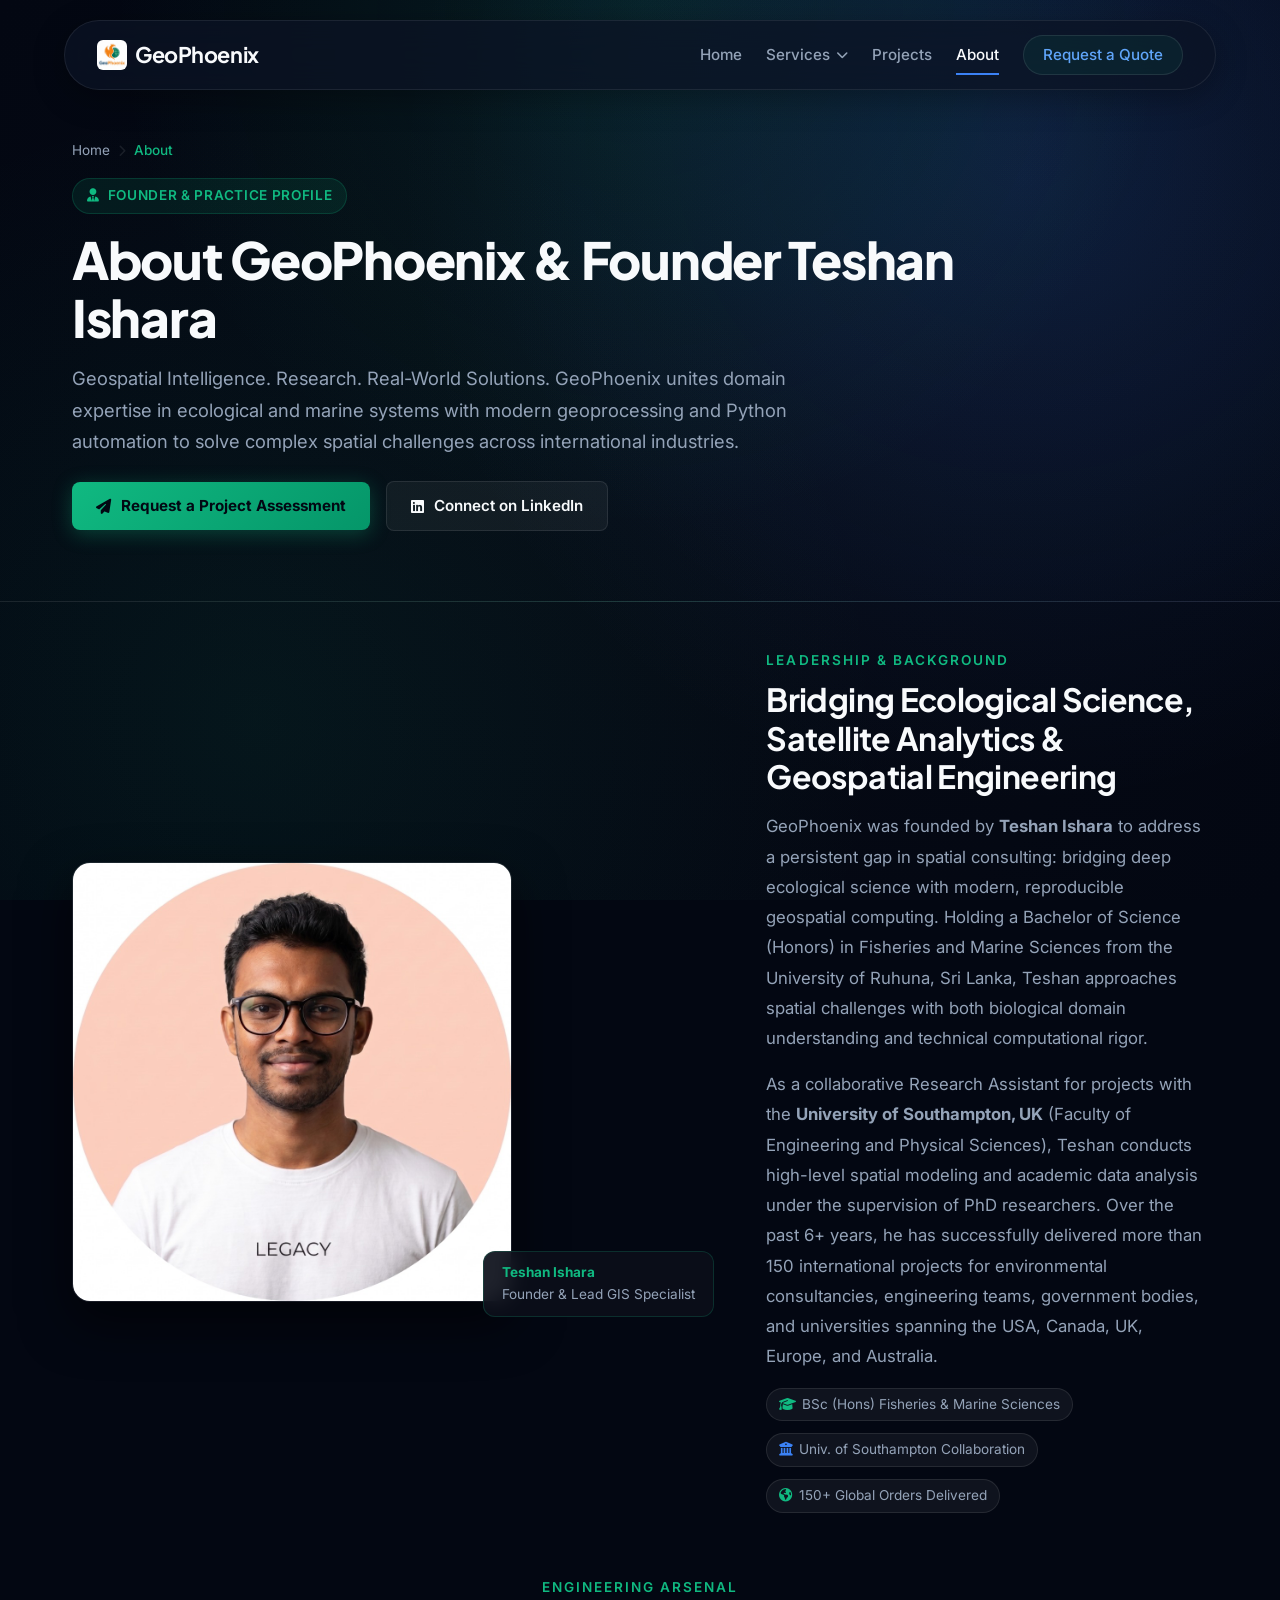
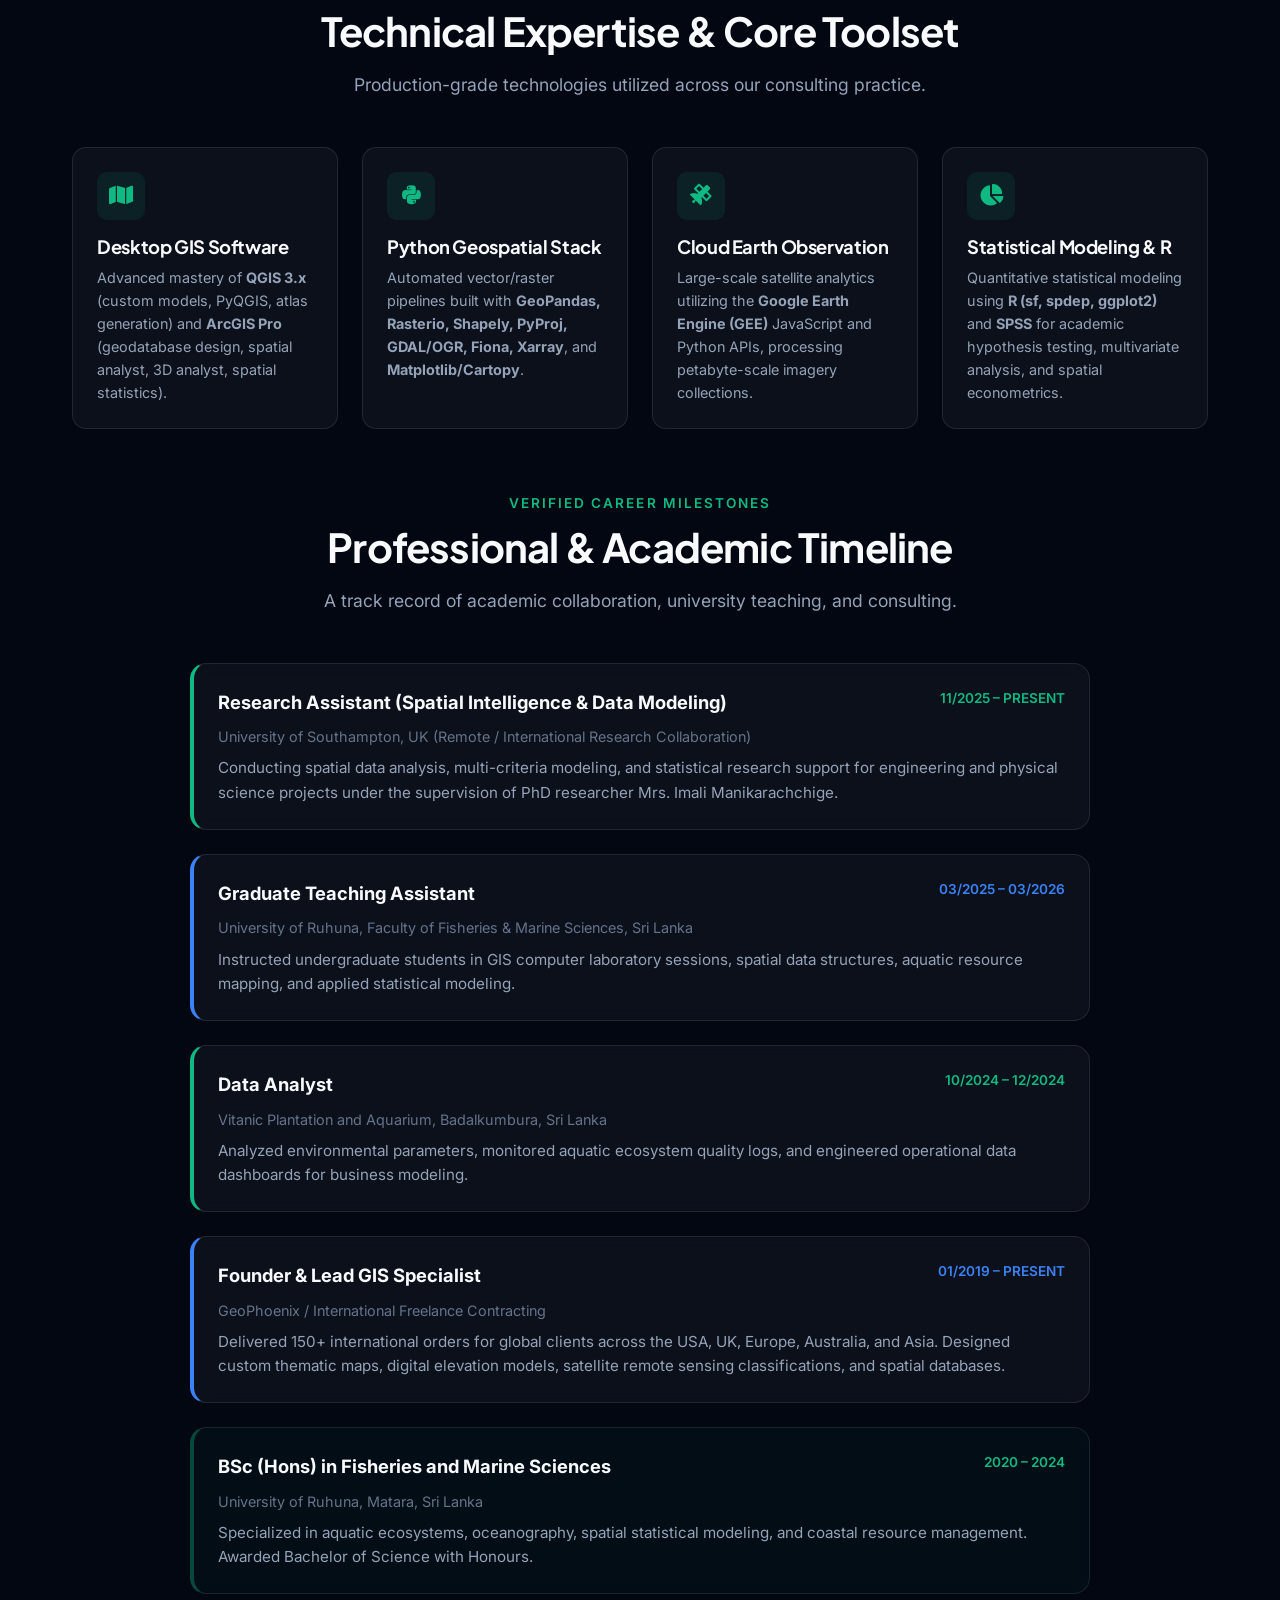
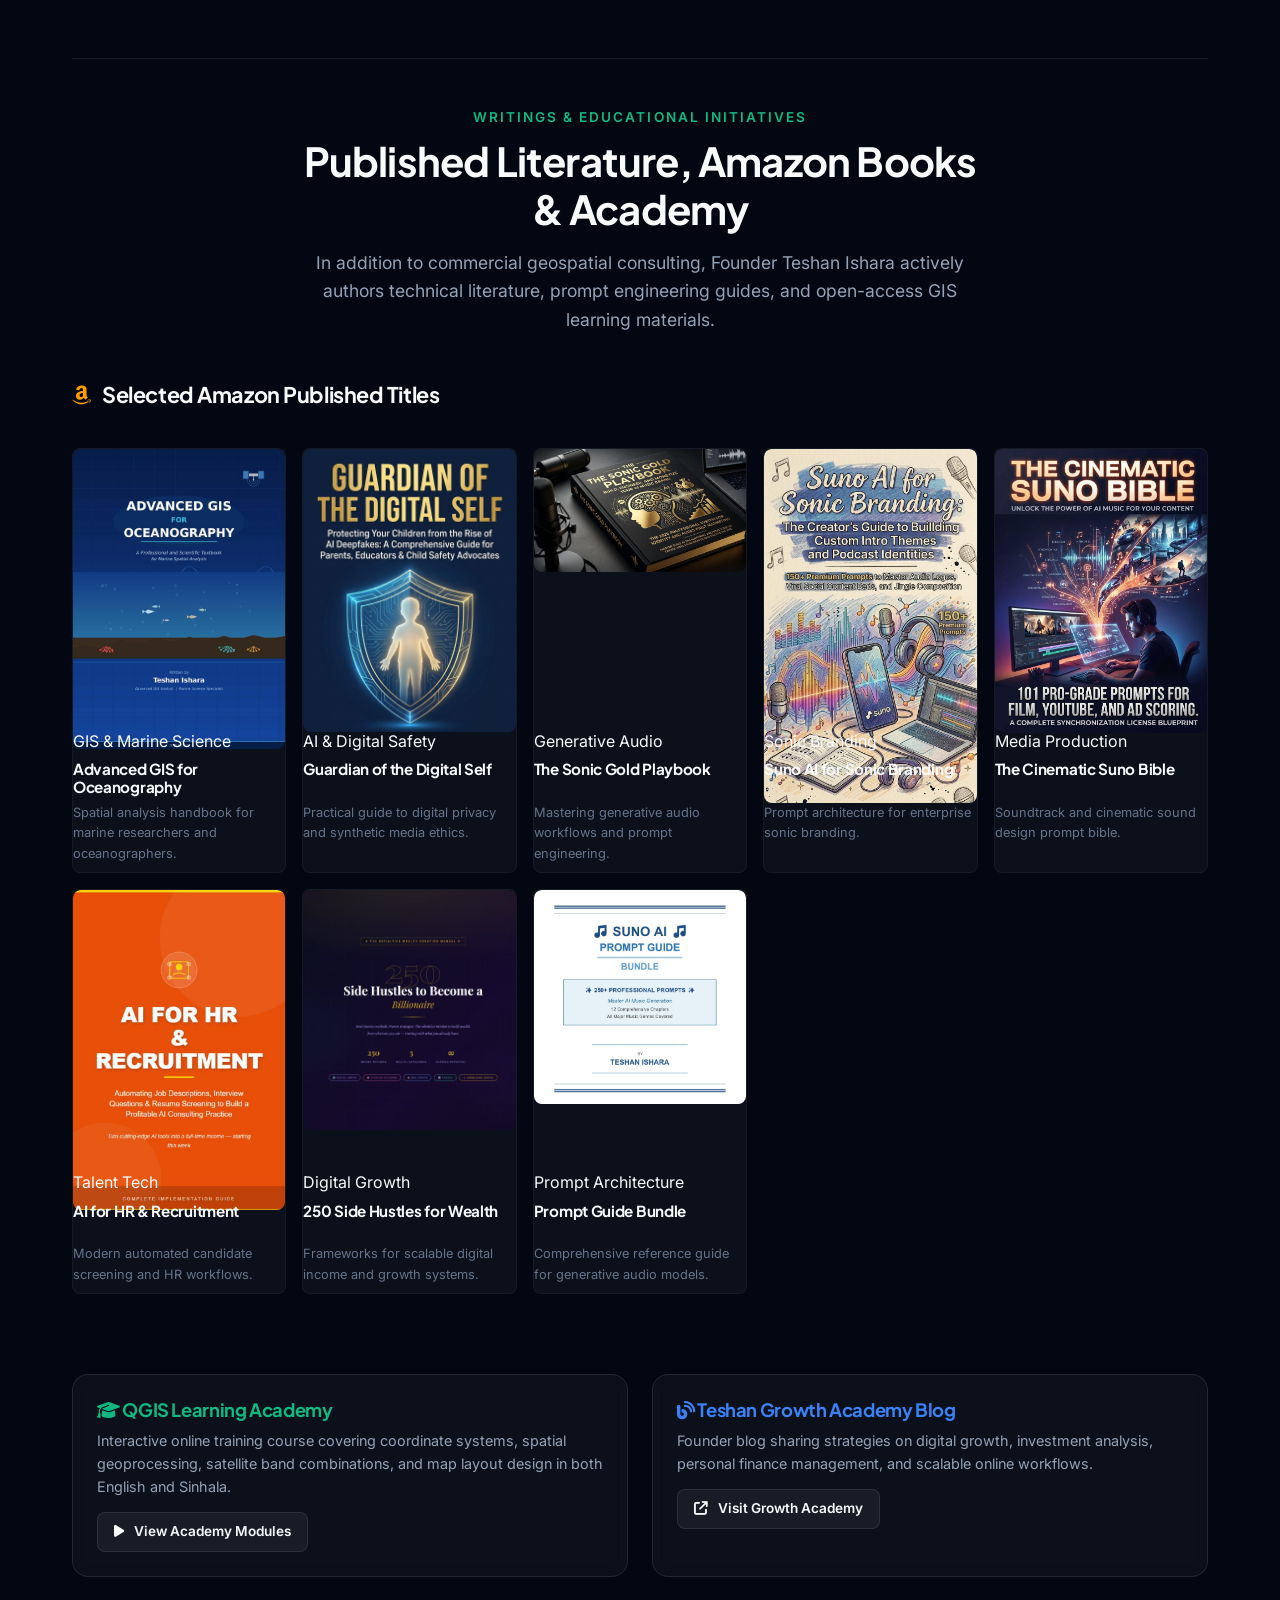
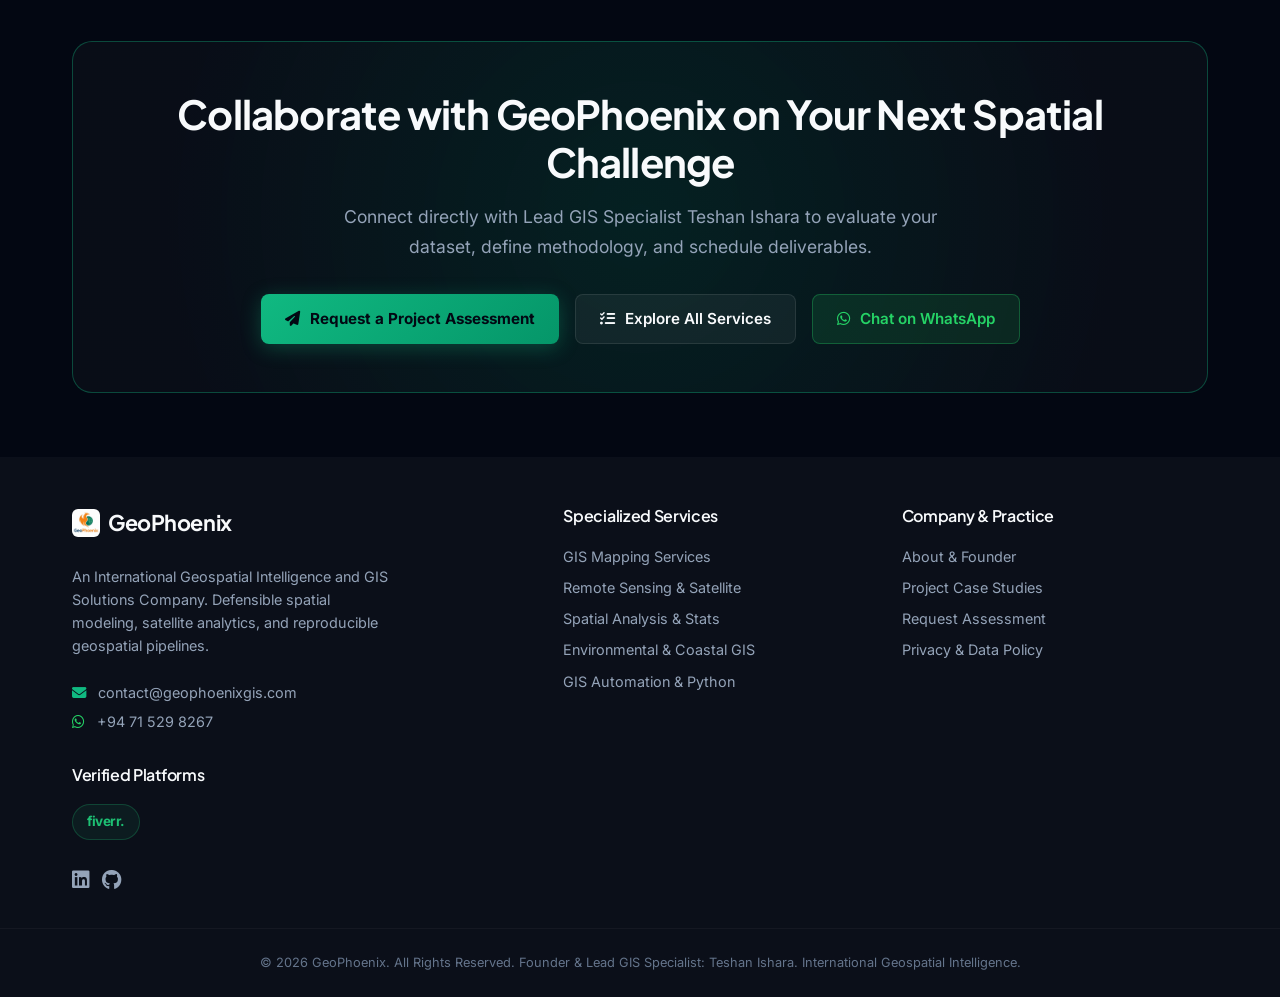
==== about/index.html @ 5308def8 "feat(seo): complete multi-page architecture, technical SEO, and geospatial business repositioning" ====
<!DOCTYPE html>
<html lang="en">
<head>
    <meta charset="UTF-8">
    <meta name="viewport" content="width=device-width, initial-scale=1.0">
    <title>About GeoPhoenix & Founder Teshan Ishara | Lead GIS Specialist</title>
    <meta name="description" content="Learn about GeoPhoenix and Founder Teshan Ishara. BSc (Hons) in Fisheries & Marine Sciences, University of Southampton research collaborator, and Lead GIS Specialist delivering international geospatial intelligence.">
    <meta name="keywords" content="about GeoPhoenix, Teshan Ishara, Lead GIS Specialist, GIS consultant profile, University of Southampton research assistant, marine spatial scientist, QGIS expert, ArcGIS Pro consultant, geospatial intelligence Sri Lanka">
    <meta name="author" content="GeoPhoenix">
    <meta name="robots" content="index, follow">
    <link rel="canonical" href="https://geophoenixgis.com/about/">

    <!-- Open Graph Metadata -->
    <meta property="og:type" content="profile">
    <meta property="og:site_name" content="GeoPhoenix">
    <meta property="og:title" content="About GeoPhoenix & Founder Teshan Ishara | Lead GIS Specialist">
    <meta property="og:description" content="Meet Teshan Ishara, Founder and Lead GIS Specialist at GeoPhoenix. Academic research collaborator, marine scientist, and geospatial data engineer.">
    <meta property="og:image" content="https://geophoenixgis.com/assets/teshan-profile.jpg">
    <meta property="og:url" content="https://geophoenixgis.com/about/">

    <!-- Twitter Card -->
    <meta name="twitter:card" content="summary_large_image">
    <meta name="twitter:title" content="About GeoPhoenix & Founder Teshan Ishara">
    <meta name="twitter:description" content="Geospatial Intelligence. Research. Real-World Solutions.">
    <meta name="twitter:image" content="https://geophoenixgis.com/assets/teshan-profile.jpg">

    <!-- Favicon -->
    <link rel="icon" type="image/jpeg" href="../assets/geophoenix-logo.jpg">

    <!-- Google Fonts & FontAwesome -->
    <link rel="preconnect" href="https://fonts.googleapis.com">
    <link rel="preconnect" href="https://fonts.gstatic.com" crossorigin>
    <link href="https://fonts.googleapis.com/css2?family=Inter:wght@300;400;500;600;700&family=Plus+Jakarta+Sans:wght@400;500;600;700;800&display=swap" rel="stylesheet">
    <link rel="stylesheet" href="https://cdnjs.cloudflare.com/ajax/libs/font-awesome/6.4.0/css/all.min.css">

    <!-- Stylesheets -->
    <link rel="stylesheet" href="../css/variables.css">
    <link rel="stylesheet" href="../css/base.css">
    <link rel="stylesheet" href="../css/portfolio.css">
    <link rel="stylesheet" href="../css/site-enhancements.css">
    <link rel="stylesheet" href="../css/animations.css">

    <!-- Structured Data -->
    <script type="application/ld+json">
    {
      "@context": "https://schema.org",
      "@graph": [
        {
          "@type": "BreadcrumbList",
          "itemListElement": [
            {
              "@type": "ListItem",
              "position": 1,
              "name": "Home",
              "item": "https://geophoenixgis.com/"
            },
            {
              "@type": "ListItem",
              "position": 2,
              "name": "About",
              "item": "https://geophoenixgis.com/about/"
            }
          ]
        },
        {
          "@type": "AboutPage",
          "name": "About GeoPhoenix and Founder Teshan Ishara",
          "url": "https://geophoenixgis.com/about/",
          "mainEntity": {
            "@type": "Person",
            "name": "Teshan Ishara",
            "jobTitle": "Founder & Lead GIS Specialist",
            "worksFor": {
              "@type": "Organization",
              "name": "GeoPhoenix"
            },
            "alumniOf": {
              "@type": "EducationalOrganization",
              "name": "University of Ruhuna"
            },
            "image": "https://geophoenixgis.com/assets/teshan-profile.jpg",
            "sameAs": [
              "https://www.linkedin.com/in/teshan-ishara-80b9bb156",
              "https://github.com/teshanishara",
              "https://www.fiverr.com/s/AyNPwDX"
            ],
            "knowsAbout": [
              "Geographic Information Systems",
              "Satellite Remote Sensing",
              "Spatial Data Science",
              "QGIS",
              "ArcGIS Pro",
              "Python GeoPandas",
              "Coastal Vulnerability Modeling",
              "Marine Spatial Planning",
              "Hydrological Analysis"
            ]
          }
        }
      ]
    }
    </script>
</head>
<body>
    <!-- Header -->
    <header class="header">
        <div class="container nav-container">
            <a href="../" class="logo" style="display: inline-flex; align-items: center; gap: var(--space-2);">
                <img src="../assets/geophoenix-logo.jpg" alt="GeoPhoenix Logo" style="height: 30px; width: 30px; border-radius: 6px; object-fit: cover;">
                <span class="logo-text">GeoPhoenix</span>
            </a>
            <nav class="nav-links" id="nav-menu">
                <a href="../" class="nav-link">Home</a>
                <div class="nav-item-dropdown">
                    <a href="../services/" class="nav-link has-dropdown">
                        Services <i class="fa-solid fa-chevron-down dropdown-arrow"></i>
                    </a>
                    <div class="nav-dropdown-menu">
                        <a href="../services/gis-mapping/" class="dropdown-item">
                            <i class="fa-solid fa-map-location-dot dropdown-icon"></i>
                            <div class="dropdown-text">
                                <span class="dropdown-title">GIS Mapping Services</span>
                                <span class="dropdown-desc">Thematic & publication cartography</span>
                            </div>
                        </a>
                        <a href="../services/remote-sensing/" class="dropdown-item">
                            <i class="fa-solid fa-satellite dropdown-icon"></i>
                            <div class="dropdown-text">
                                <span class="dropdown-title">Remote Sensing</span>
                                <span class="dropdown-desc">Satellite imagery & change detection</span>
                            </div>
                        </a>
                        <a href="../services/spatial-analysis/" class="dropdown-item">
                            <i class="fa-solid fa-chart-network dropdown-icon"></i>
                            <div class="dropdown-text">
                                <span class="dropdown-title">Spatial Analysis</span>
                                <span class="dropdown-desc">Geostatistics & hotspot modeling</span>
                            </div>
                        </a>
                        <a href="../services/environmental-gis/" class="dropdown-item">
                            <i class="fa-solid fa-tree dropdown-icon"></i>
                            <div class="dropdown-text">
                                <span class="dropdown-title">Environmental GIS</span>
                                <span class="dropdown-desc">Coastal vulnerability & flood risks</span>
                            </div>
                        </a>
                        <a href="../services/gis-automation/" class="dropdown-item">
                            <i class="fa-solid fa-code dropdown-icon"></i>
                            <div class="dropdown-text">
                                <span class="dropdown-title">GIS Automation</span>
                                <span class="dropdown-desc">Python & Earth Engine workflows</span>
                            </div>
                        </a>
                    </div>
                </div>
                <a href="../projects/" class="nav-link">Projects</a>
                <a href="../about/" class="nav-link active">About</a>
                <a href="../contact/" class="nav-link contact-btn">Request a Quote</a>
            </nav>
            <button class="hamburger-menu" id="hamburger" aria-label="Toggle Navigation Menu">
                <span class="bar"></span>
                <span class="bar"></span>
                <span class="bar"></span>
            </button>
        </div>
    </header>

    <!-- Subpage Hero -->
    <section class="page-hero">
        <div class="container">
            <nav class="breadcrumb-nav" aria-label="Breadcrumb">
                <ol class="breadcrumb-list">
                    <li class="breadcrumb-item"><a href="../">Home</a></li>
                    <li class="breadcrumb-separator"><i class="fa-solid fa-chevron-right"></i></li>
                    <li class="breadcrumb-item active" aria-current="page">About</li>
                </ol>
            </nav>

            <div class="page-hero-content">
                <span class="page-badge"><i class="fa-solid fa-user-tie"></i> Founder & Practice Profile</span>
                <h1 class="page-hero-title">About GeoPhoenix & Founder Teshan Ishara</h1>
                <p class="page-hero-subtitle">
                    Geospatial Intelligence. Research. Real-World Solutions. GeoPhoenix unites domain expertise in ecological and marine systems with modern geoprocessing and Python automation to solve complex spatial challenges across international industries.
                </p>
                <div class="page-hero-actions">
                    <a href="../contact/" class="btn-primary-geo"><i class="fa-solid fa-paper-plane"></i> Request a Project Assessment</a>
                    <a href="https://www.linkedin.com/in/teshan-ishara-80b9bb156" class="btn-secondary-geo" target="_blank" rel="noopener noreferrer"><i class="fa-brands fa-linkedin"></i> Connect on LinkedIn</a>
                </div>
            </div>
        </div>
    </section>

    <!-- Main About Content -->
    <main class="container">
        <!-- Founder Profile Bento Grid -->
        <div class="overview-grid" style="align-items: center; margin-bottom: var(--space-16);">
            <div style="position: relative;">
                <img src="../assets/teshan-profile.jpg" alt="Teshan Ishara - Founder & Lead GIS Specialist at GeoPhoenix" style="width: 100%; max-width: 440px; border-radius: 18px; border: 1px solid var(--border-color); box-shadow: 0 20px 50px rgba(0,0,0,0.6);">
                <div style="position: absolute; bottom: -15px; right: 20px; background: rgba(11, 15, 25, 0.92); backdrop-filter: blur(10px); border: 1px solid var(--border-teal); padding: 10px 18px; border-radius: 12px; font-size: 0.85rem;">
                    <span style="color: var(--accent-orange); font-weight: 700; display: block;">Teshan Ishara</span>
                    <span style="color: var(--text-secondary);">Founder & Lead GIS Specialist</span>
                </div>
            </div>

            <div class="overview-text">
                <span class="section-subtitle">Leadership & Background</span>
                <h2>Bridging Ecological Science, Satellite Analytics & Geospatial Engineering</h2>
                <p>
                    GeoPhoenix was founded by <strong>Teshan Ishara</strong> to address a persistent gap in spatial consulting: bridging deep ecological science with modern, reproducible geospatial computing. Holding a Bachelor of Science (Honors) in Fisheries and Marine Sciences from the University of Ruhuna, Sri Lanka, Teshan approaches spatial challenges with both biological domain understanding and technical computational rigor.
                </p>
                <p>
                    As a collaborative Research Assistant for projects with the <strong>University of Southampton, UK</strong> (Faculty of Engineering and Physical Sciences), Teshan conducts high-level spatial modeling and academic data analysis under the supervision of PhD researchers. Over the past 6+ years, he has successfully delivered more than 150 international projects for environmental consultancies, engineering teams, government bodies, and universities spanning the USA, Canada, UK, Europe, and Australia.
                </p>
                <div style="display: flex; flex-wrap: wrap; gap: 12px; margin-top: var(--space-4);">
                    <span class="meta-pill"><i class="fa-solid fa-graduation-cap" style="color: var(--accent-orange);"></i> BSc (Hons) Fisheries & Marine Sciences</span>
                    <span class="meta-pill"><i class="fa-solid fa-building-columns" style="color: var(--accent-emerald);"></i> Univ. of Southampton Collaboration</span>
                    <span class="meta-pill"><i class="fa-solid fa-earth-americas" style="color: var(--accent-orange);"></i> 150+ Global Orders Delivered</span>
                </div>
            </div>
        </div>

        <!-- Technical Capabilities & Toolkit -->
        <section style="margin: var(--space-16) 0;">
            <div class="section-header">
                <span class="section-subtitle">Engineering Arsenal</span>
                <h2 class="section-title">Technical Expertise & Core Toolset</h2>
                <p class="section-desc">Production-grade technologies utilized across our consulting practice.</p>
            </div>

            <div class="capabilities-grid">
                <div class="cap-card">
                    <div class="cap-icon"><i class="fa-solid fa-map"></i></div>
                    <h4>Desktop GIS Software</h4>
                    <p>Advanced mastery of <strong>QGIS 3.x</strong> (custom models, PyQGIS, atlas generation) and <strong>ArcGIS Pro</strong> (geodatabase design, spatial analyst, 3D analyst, spatial statistics).</p>
                </div>
                <div class="cap-card">
                    <div class="cap-icon"><i class="fa-brands fa-python"></i></div>
                    <h4>Python Geospatial Stack</h4>
                    <p>Automated vector/raster pipelines built with <strong>GeoPandas, Rasterio, Shapely, PyProj, GDAL/OGR, Fiona, Xarray</strong>, and <strong>Matplotlib/Cartopy</strong>.</p>
                </div>
                <div class="cap-card">
                    <div class="cap-icon"><i class="fa-solid fa-satellite"></i></div>
                    <h4>Cloud Earth Observation</h4>
                    <p>Large-scale satellite analytics utilizing the <strong>Google Earth Engine (GEE)</strong> JavaScript and Python APIs, processing petabyte-scale imagery collections.</p>
                </div>
                <div class="cap-card">
                    <div class="cap-icon"><i class="fa-solid fa-chart-pie"></i></div>
                    <h4>Statistical Modeling & R</h4>
                    <p>Quantitative statistical modeling using <strong>R (sf, spdep, ggplot2)</strong> and <strong>SPSS</strong> for academic hypothesis testing, multivariate analysis, and spatial econometrics.</p>
                </div>
            </div>
        </section>

        <!-- Professional & Academic Timeline -->
        <section style="margin: var(--space-16) 0;">
            <div class="section-header">
                <span class="section-subtitle">Verified Career Milestones</span>
                <h2 class="section-title">Professional & Academic Timeline</h2>
                <p class="section-desc">A track record of academic collaboration, university teaching, and consulting.</p>
            </div>

            <div style="max-width: 900px; margin: 0 auto; display: flex; flex-direction: column; gap: var(--space-6);">
                
                <!-- Experience Item 1 -->
                <div class="capability-card" style="border-left: 4px solid var(--accent-orange);">
                    <div style="display: flex; justify-content: space-between; flex-wrap: wrap; gap: 8px; margin-bottom: 8px;">
                        <span style="font-weight: 700; font-size: 1.15rem; color: var(--text-primary);">Research Assistant (Spatial Intelligence & Data Modeling)</span>
                        <span style="color: var(--accent-orange); font-size: 0.85rem; font-weight: 600;">11/2025 – PRESENT</span>
                    </div>
                    <span style="color: var(--text-muted); font-size: 0.9rem; display: block; margin-bottom: 8px;">University of Southampton, UK (Remote / International Research Collaboration)</span>
                    <p style="color: var(--text-secondary); font-size: 0.95rem; line-height: 1.6;">
                        Conducting spatial data analysis, multi-criteria modeling, and statistical research support for engineering and physical science projects under the supervision of PhD researcher Mrs. Imali Manikarachchige.
                    </p>
                </div>

                <!-- Experience Item 2 -->
                <div class="capability-card" style="border-left: 4px solid var(--accent-emerald);">
                    <div style="display: flex; justify-content: space-between; flex-wrap: wrap; gap: 8px; margin-bottom: 8px;">
                        <span style="font-weight: 700; font-size: 1.15rem; color: var(--text-primary);">Graduate Teaching Assistant</span>
                        <span style="color: var(--accent-emerald); font-size: 0.85rem; font-weight: 600;">03/2025 – 03/2026</span>
                    </div>
                    <span style="color: var(--text-muted); font-size: 0.9rem; display: block; margin-bottom: 8px;">University of Ruhuna, Faculty of Fisheries & Marine Sciences, Sri Lanka</span>
                    <p style="color: var(--text-secondary); font-size: 0.95rem; line-height: 1.6;">
                        Instructed undergraduate students in GIS computer laboratory sessions, spatial data structures, aquatic resource mapping, and applied statistical modeling.
                    </p>
                </div>

                <!-- Experience Item 3 -->
                <div class="capability-card" style="border-left: 4px solid var(--accent-orange);">
                    <div style="display: flex; justify-content: space-between; flex-wrap: wrap; gap: 8px; margin-bottom: 8px;">
                        <span style="font-weight: 700; font-size: 1.15rem; color: var(--text-primary);">Data Analyst</span>
                        <span style="color: var(--accent-orange); font-size: 0.85rem; font-weight: 600;">10/2024 – 12/2024</span>
                    </div>
                    <span style="color: var(--text-muted); font-size: 0.9rem; display: block; margin-bottom: 8px;">Vitanic Plantation and Aquarium, Badalkumbura, Sri Lanka</span>
                    <p style="color: var(--text-secondary); font-size: 0.95rem; line-height: 1.6;">
                        Analyzed environmental parameters, monitored aquatic ecosystem quality logs, and engineered operational data dashboards for business modeling.
                    </p>
                </div>

                <!-- Experience Item 4 -->
                <div class="capability-card" style="border-left: 4px solid var(--accent-emerald);">
                    <div style="display: flex; justify-content: space-between; flex-wrap: wrap; gap: 8px; margin-bottom: 8px;">
                        <span style="font-weight: 700; font-size: 1.15rem; color: var(--text-primary);">Founder & Lead GIS Specialist</span>
                        <span style="color: var(--accent-emerald); font-size: 0.85rem; font-weight: 600;">01/2019 – PRESENT</span>
                    </div>
                    <span style="color: var(--text-muted); font-size: 0.9rem; display: block; margin-bottom: 8px;">GeoPhoenix / International Freelance Contracting</span>
                    <p style="color: var(--text-secondary); font-size: 0.95rem; line-height: 1.6;">
                        Delivered 150+ international orders for global clients across the USA, UK, Europe, Australia, and Asia. Designed custom thematic maps, digital elevation models, satellite remote sensing classifications, and spatial databases.
                    </p>
                </div>

                <!-- Education Item -->
                <div class="capability-card" style="border-left: 4px solid var(--border-color-strong); background: rgba(16, 185, 129, 0.04);">
                    <div style="display: flex; justify-content: space-between; flex-wrap: wrap; gap: 8px; margin-bottom: 8px;">
                        <span style="font-weight: 700; font-size: 1.15rem; color: var(--text-primary);">BSc (Hons) in Fisheries and Marine Sciences</span>
                        <span style="color: var(--accent-orange); font-size: 0.85rem; font-weight: 600;">2020 – 2024</span>
                    </div>
                    <span style="color: var(--text-muted); font-size: 0.9rem; display: block; margin-bottom: 8px;">University of Ruhuna, Matara, Sri Lanka</span>
                    <p style="color: var(--text-secondary); font-size: 0.95rem; line-height: 1.6;">
                        Specialized in aquatic ecosystems, oceanography, spatial statistical modeling, and coastal resource management. Awarded Bachelor of Science with Honours.
                    </p>
                </div>

            </div>
        </section>

        <!-- Dedicated Section: Published Literature, Books & Academic Contributions -->
        <section style="margin: var(--space-16) 0; padding-top: var(--space-12); border-top: 1px solid var(--border-color);">
            <div class="section-header">
                <span class="section-subtitle">Writings & Educational Initiatives</span>
                <h2 class="section-title">Published Literature, Amazon Books & Academy</h2>
                <p class="section-desc">
                    In addition to commercial geospatial consulting, Founder Teshan Ishara actively authors technical literature, prompt engineering guides, and open-access GIS learning materials.
                </p>
            </div>

            <!-- Published Books Showcase -->
            <h3 style="font-size: 1.35rem; margin-bottom: var(--space-6); color: var(--text-primary);"><i class="fa-brands fa-amazon" style="color: #ff9900; margin-right: 8px;"></i> Selected Amazon Published Titles</h3>
            
            <div class="books-slider-container" style="position: relative;">
                <div class="books-grid" style="display: grid; grid-template-columns: repeat(auto-fill, minmax(200px, 1fr)); gap: 16px;">
                    
                    <div class="book-card">
                        <div class="book-cover"><img src="../assets/projects/book-gis-oceanography.jpg" alt="Advanced GIS for Oceanography"></div>
                        <div class="book-card-content">
                            <span class="card-badge">GIS & Marine Science</span>
                            <h4 style="font-size: 0.95rem; margin: 6px 0;">Advanced GIS for Oceanography</h4>
                            <p style="font-size: 0.8rem; color: var(--text-muted);">Spatial analysis handbook for marine researchers and oceanographers.</p>
                        </div>
                    </div>

                    <div class="book-card">
                        <div class="book-cover"><img src="../assets/projects/book-deepfakes.jpg" alt="Guardian of the Digital Self"></div>
                        <div class="book-card-content">
                            <span class="card-badge">AI & Digital Safety</span>
                            <h4 style="font-size: 0.95rem; margin: 6px 0;">Guardian of the Digital Self</h4>
                            <p style="font-size: 0.8rem; color: var(--text-muted);">Practical guide to digital privacy and synthetic media ethics.</p>
                        </div>
                    </div>

                    <div class="book-card">
                        <div class="book-cover"><img src="../assets/projects/book-sonic-playbook.jpg" alt="The Sonic Gold Playbook"></div>
                        <div class="book-card-content">
                            <span class="card-badge">Generative Audio</span>
                            <h4 style="font-size: 0.95rem; margin: 6px 0;">The Sonic Gold Playbook</h4>
                            <p style="font-size: 0.8rem; color: var(--text-muted);">Mastering generative audio workflows and prompt engineering.</p>
                        </div>
                    </div>

                    <div class="book-card">
                        <div class="book-cover"><img src="../assets/projects/book-sonic-branding.jpg" alt="Suno AI for Sonic Branding"></div>
                        <div class="book-card-content">
                            <span class="card-badge">Sonic Branding</span>
                            <h4 style="font-size: 0.95rem; margin: 6px 0;">Suno AI for Sonic Branding</h4>
                            <p style="font-size: 0.8rem; color: var(--text-muted);">Prompt architecture for enterprise sonic branding.</p>
                        </div>
                    </div>

                    <div class="book-card">
                        <div class="book-cover"><img src="../assets/projects/book-cinematic-suno.jpg" alt="The Cinematic Suno Bible"></div>
                        <div class="book-card-content">
                            <span class="card-badge">Media Production</span>
                            <h4 style="font-size: 0.95rem; margin: 6px 0;">The Cinematic Suno Bible</h4>
                            <p style="font-size: 0.8rem; color: var(--text-muted);">Soundtrack and cinematic sound design prompt bible.</p>
                        </div>
                    </div>

                    <div class="book-card">
                        <div class="book-cover"><img src="../assets/projects/book-ai-recruitment.jpg" alt="AI for HR and Recruitment"></div>
                        <div class="book-card-content">
                            <span class="card-badge">Talent Tech</span>
                            <h4 style="font-size: 0.95rem; margin: 6px 0;">AI for HR & Recruitment</h4>
                            <p style="font-size: 0.8rem; color: var(--text-muted);">Modern automated candidate screening and HR workflows.</p>
                        </div>
                    </div>

                    <div class="book-card">
                        <div class="book-cover"><img src="../assets/projects/book-billionaire-hustles.jpg" alt="250 Side Hustles for Wealth"></div>
                        <div class="book-card-content">
                            <span class="card-badge">Digital Growth</span>
                            <h4 style="font-size: 0.95rem; margin: 6px 0;">250 Side Hustles for Wealth</h4>
                            <p style="font-size: 0.8rem; color: var(--text-muted);">Frameworks for scalable digital income and growth systems.</p>
                        </div>
                    </div>

                    <div class="book-card">
                        <div class="book-cover"><img src="../assets/projects/book-suno-bundle.jpg" alt="Suno AI Prompt Guide Bundle"></div>
                        <div class="book-card-content">
                            <span class="card-badge">Prompt Architecture</span>
                            <h4 style="font-size: 0.95rem; margin: 6px 0;">Prompt Guide Bundle</h4>
                            <p style="font-size: 0.8rem; color: var(--text-muted);">Comprehensive reference guide for generative audio models.</p>
                        </div>
                    </div>

                </div>
            </div>

            <!-- Educational Initiatives Grid -->
            <div style="display: grid; grid-template-columns: 1fr 1fr; gap: var(--space-6); margin-top: var(--space-12);">
                <div class="capability-card">
                    <h4 style="font-size: 1.15rem; margin-bottom: 8px; color: var(--accent-orange);"><i class="fa-solid fa-graduation-cap"></i> QGIS Learning Academy</h4>
                    <p style="color: var(--text-secondary); font-size: 0.9rem; line-height: 1.6; margin-bottom: 14px;">
                        Interactive online training course covering coordinate systems, spatial geoprocessing, satellite band combinations, and map layout design in both English and Sinhala.
                    </p>
                    <a href="../#courses" class="btn-secondary-geo" style="padding: 8px 16px; font-size: 0.85rem;"><i class="fa-solid fa-play"></i> View Academy Modules</a>
                </div>

                <div class="capability-card">
                    <h4 style="font-size: 1.15rem; margin-bottom: 8px; color: var(--accent-emerald);"><i class="fa-solid fa-blog"></i> Teshan Growth Academy Blog</h4>
                    <p style="color: var(--text-secondary); font-size: 0.9rem; line-height: 1.6; margin-bottom: 14px;">
                        Founder blog sharing strategies on digital growth, investment analysis, personal finance management, and scalable online workflows.
                    </p>
                    <a href="https://teshangrowthacademy.blogspot.com/" target="_blank" rel="noopener noreferrer" class="btn-secondary-geo" style="padding: 8px 16px; font-size: 0.85rem;"><i class="fa-solid fa-arrow-up-right-from-square"></i> Visit Growth Academy</a>
                </div>
            </div>
        </section>

        <!-- Final CTA Banner -->
        <section class="cta-banner">
            <h2>Collaborate with GeoPhoenix on Your Next Spatial Challenge</h2>
            <p>
                Connect directly with Lead GIS Specialist Teshan Ishara to evaluate your dataset, define methodology, and schedule deliverables.
            </p>
            <div class="cta-buttons">
                <a href="../contact/" class="btn-primary-geo"><i class="fa-solid fa-paper-plane"></i> Request a Project Assessment</a>
                <a href="../services/" class="btn-secondary-geo"><i class="fa-solid fa-list-check"></i> Explore All Services</a>
                <a href="https://wa.me/94715298267?text=Hi%20Teshan,%20I%20would%20like%20to%20discuss%20a%20GIS%20project." class="btn-whatsapp-geo" target="_blank" rel="noopener noreferrer"><i class="fa-brands fa-whatsapp"></i> Chat on WhatsApp</a>
            </div>
        </section>
    </main>

    <!-- Footer -->
    <footer class="footer">
        <div class="container footer-container">
            <div class="footer-brand">
                <a href="../" class="logo" style="display: inline-flex; align-items: center; gap: var(--space-2); margin-bottom: var(--space-3);">
                    <img src="../assets/geophoenix-logo.jpg" alt="GeoPhoenix Logo" style="height: 28px; width: 28px; border-radius: 6px; object-fit: cover;">
                    <span class="logo-text">GeoPhoenix</span>
                </a>
                <p>
                    An International Geospatial Intelligence and GIS Solutions Company. Defensible spatial modeling, satellite analytics, and reproducible geospatial pipelines.
                </p>
                <div style="margin-top: var(--space-3); font-size: 0.9rem; color: var(--text-secondary);">
                    <p><i class="fa-solid fa-envelope" style="color: var(--accent-orange); margin-right: 8px;"></i> <a href="mailto:contact@geophoenixgis.com">contact@geophoenixgis.com</a></p>
                    <p style="margin-top: 6px;"><i class="fa-brands fa-whatsapp" style="color: #25d366; margin-right: 8px;"></i> <a href="https://wa.me/94715298267">+94 71 529 8267</a></p>
                </div>
            </div>

            <div class="footer-links">
                <h4>Specialized Services</h4>
                <a href="../services/gis-mapping/">GIS Mapping Services</a>
                <a href="../services/remote-sensing/">Remote Sensing & Satellite</a>
                <a href="../services/spatial-analysis/">Spatial Analysis & Stats</a>
                <a href="../services/environmental-gis/">Environmental & Coastal GIS</a>
                <a href="../services/gis-automation/">GIS Automation & Python</a>
            </div>

            <div class="footer-links">
                <h4>Company & Practice</h4>
                <a href="../about/">About & Founder</a>
                <a href="../projects/">Project Case Studies</a>
                <a href="../contact/">Request Assessment</a>
                <a href="../privacy-policy/">Privacy & Data Policy</a>
            </div>

            <div class="footer-badges">
                <h4>Verified Platforms</h4>
                <a href="https://www.fiverr.com/s/AyNPwDX" target="_blank" rel="noopener noreferrer" class="fiverr-mini-badge" style="text-decoration: none; display: inline-flex; align-items: center; gap: 8px; background: rgba(29, 191, 115, 0.08); border: 1px solid rgba(29, 191, 115, 0.25); color: #1dbf73; padding: 6px 14px; border-radius: 30px; font-weight: 700; transition: all 0.3s ease;">
                    <span style="letter-spacing: -0.5px;">fiverr.</span>
                </a>
                <div style="display: flex; gap: 12px; margin-top: 16px;">
                    <a href="https://www.linkedin.com/in/teshan-ishara-80b9bb156" target="_blank" rel="noopener noreferrer" style="color: var(--text-secondary); font-size: 1.25rem;"><i class="fa-brands fa-linkedin"></i></a>
                    <a href="https://github.com/teshanishara" target="_blank" rel="noopener noreferrer" style="color: var(--text-secondary); font-size: 1.25rem;"><i class="fa-brands fa-github"></i></a>
                </div>
            </div>
        </div>
        <div class="footer-bottom">
            <p>&copy; 2026 GeoPhoenix. All Rights Reserved. Founder & Lead GIS Specialist: Teshan Ishara. International Geospatial Intelligence.</p>
        </div>
    </footer>

    <!-- Scripts -->
    <script type="module" src="../js/main.js"></script>
</body>
</html>
---- css/variables.css ----
/* ==========================================================================
   DESIGN TOKENS & CSS VARIABLES - LIGHT GLASSMORPHISM THEME
   ========================================================================== */
:root {
    /* Color Palette - Premium Dark Space Glassmorphism Theme (Mockup Aligned) */
    --bg-primary: #030712; /* Space Black */
    --bg-secondary: #0b0f19; /* Deep Space Navy */
    --bg-card: rgba(255, 255, 255, 0.04); /* Translucent white glass panel highlight */
    --bg-card-hover: rgba(255, 255, 255, 0.075);
    
    --accent-orange: #10b981; /* GeoPhoenix Logo Teal (Primary Accent) */
    --accent-amber: #34d399; /* Light Emerald */
    --accent-emerald: #3b82f6; /* Vibrant Royal/Electric Blue */
    --accent-mint: #60a5fa; /* Cyan */
    --accent-teal: #10b981;
    
    --accent-glow: rgba(59, 130, 246, 0.12);
    --accent-glow-strong: rgba(16, 185, 129, 0.18);
    --accent-teal-glow: rgba(16, 185, 129, 0.08);
    
    --text-primary: #f8fafc; /* High contrast off-white */
    --text-secondary: #94a3b8; /* Slate grey for descriptions */
    --text-muted: #64748b; /* Slate 500 */
    
    --border-color: rgba(255, 255, 255, 0.09); /* Crisp glass border */
    --border-color-strong: rgba(16, 185, 129, 0.35); /* Translucent green highlight border */
    --border-teal: rgba(16, 185, 129, 0.2);
    --border-glow: rgba(59, 130, 246, 0.35);
    
    --font-heading: 'Plus Jakarta Sans', sans-serif;
    --font-body: 'Inter', sans-serif;
    
    /* Micro-interactions & Spring Curves */
    --transition-fast: all 0.15s ease;
    --transition-spring: all 0.4s cubic-bezier(0.16, 1, 0.3, 1);
    --transition-spring-bouncy: all 0.5s cubic-bezier(0.34, 1.56, 0.64, 1);
    
    /* Shadows */
    --shadow-sm: 0 1px 3px rgba(0, 0, 0, 0.05);
    --shadow-md: 0 8px 32px 0 rgba(31, 38, 135, 0.04);
    --shadow-lg: 0 10px 30px -5px rgba(31, 38, 135, 0.08);
    --shadow-glow: 0 0 25px rgba(0, 82, 212, 0.05), 0 0 15px rgba(0, 180, 219, 0.05);
    
    /* Spacing Grid (8pt system) */
    --space-1: 0.25rem;
    --space-2: 0.5rem;
    --space-3: 0.75rem;
    --space-4: 1rem;
    --space-6: 1.5rem;
    --space-8: 2rem;
    --space-12: 3rem;
    --space-16: 4rem;
}
---- css/base.css ----
/* ==========================================================================
   RESET, BASE STYLES & COMMON UTILITIES
   ========================================================================== */
*, *::before, *::after {
    box-sizing: border-box;
    margin: 0;
    padding: 0;
}

html {
    scroll-behavior: smooth;
    font-size: 16px;
    overflow-x: hidden;
}

body {
    background-color: var(--bg-primary);
    background-image: 
        radial-gradient(circle at 80% 20%, rgba(59, 130, 246, 0.12) 0%, transparent 50%),
        radial-gradient(circle at 20% 80%, rgba(16, 185, 129, 0.08) 0%, transparent 50%),
        radial-gradient(circle at 50% 50%, rgba(11, 15, 25, 0.4) 0%, transparent 100%);
    background-attachment: fixed;
    color: var(--text-primary);
    font-family: var(--font-body);
    line-height: 1.6;
    overflow-x: hidden;
    -webkit-font-smoothing: antialiased;
    -moz-osx-font-smoothing: grayscale;
}

.container {
    width: 100%;
    max-width: 1200px;
    margin: 0 auto;
    padding: 0 var(--space-8);
}

/* Typography styles */
h1, h2, h3, h4, h5, h6 {
    font-family: var(--font-heading);
    font-weight: 700;
    line-height: 1.2;
    color: var(--text-primary);
    letter-spacing: -0.02em;
}

a {
    color: inherit;
    text-decoration: none;
    transition: var(--transition-fast);
    cursor: pointer;
}

img {
    max-width: 100%;
    height: auto;
    display: block;
    border-radius: 8px;
}

/* Stylized Custom Scrollbar */
::-webkit-scrollbar {
    width: 8px;
}
::-webkit-scrollbar-track {
    background: #030712;
}
::-webkit-scrollbar-thumb {
    background: #1e293b;
    border-radius: 4px;
    border: 2px solid #030712;
}
::-webkit-scrollbar-thumb:hover {
    background: var(--accent-orange);
}

/* Section Header Utility */
.section-header {
    text-align: center;
    max-width: 700px;
    margin: 0 auto var(--space-12) auto;
}

.section-subtitle {
    font-size: 0.85rem;
    text-transform: uppercase;
    letter-spacing: 0.15em;
    color: var(--accent-orange);
    font-weight: 600;
    margin-bottom: var(--space-2);
    display: block;
}

.section-title {
    font-size: 2.5rem;
    margin-bottom: var(--space-4);
}

.section-desc {
    color: var(--text-secondary);
    font-size: 1.1rem;
}

/* Text glow */
.text-glow {
    background: linear-gradient(135deg, var(--accent-orange), var(--accent-mint));
    -webkit-background-clip: text;
    -webkit-text-fill-color: transparent;
    background-clip: text;
    color: transparent;
}

/* Focus Ring Accessibility */
*:focus-visible {
    outline: 2px solid var(--accent-emerald);
    outline-offset: 4px;
}

/* Buttons System */
.btn {
    display: inline-flex;
    align-items: center;
    justify-content: center;
    gap: 0.5rem;
    font-family: var(--font-heading);
    font-weight: 600;
    font-size: 0.95rem;
    padding: 0.75rem var(--space-6);
    border-radius: 8px;
    border: 1px solid transparent;
    cursor: pointer;
    transition: var(--transition-spring);
    box-shadow: var(--shadow-sm);
    white-space: nowrap;
}

.btn:active {
    transform: scale(0.96) !important;
}

.btn-primary {
    background: linear-gradient(135deg, var(--accent-emerald), var(--accent-teal));
    color: #ffffff;
    font-weight: 700;
}

.btn-primary:hover {
    background: linear-gradient(135deg, var(--accent-mint), var(--accent-emerald));
    box-shadow: 0 8px 25px rgba(0, 82, 212, 0.25);
}

.btn-secondary {
    background: rgba(255, 255, 255, 0.55);
    border-color: var(--border-color);
    color: var(--text-primary);
}

.btn-secondary:hover {
    background: rgba(255, 255, 255, 0.85);
    border-color: var(--border-color-strong);
    color: var(--accent-emerald);
}

.btn-outline {
    background: transparent;
    border-color: rgba(15, 23, 42, 0.2);
    color: var(--text-secondary);
}

.btn-outline:hover {
    border-color: var(--accent-emerald);
    color: var(--accent-emerald);
    background: rgba(0, 82, 212, 0.03);
}

.btn-block {
    display: flex;
    width: 100%;
}

.btn-mini {
    padding: 0.4rem var(--space-3);
    font-size: 0.8rem;
    border-radius: 6px;
}

/* Cards System */
.glass-card {
    background: var(--bg-card);
    backdrop-filter: blur(25px);
    -webkit-backdrop-filter: blur(25px);
    border: 1px solid var(--border-color);
    border-radius: 24px;
    padding: var(--space-6);
    transition: var(--transition-spring);
    box-shadow: inset 0 1px 1px rgba(255, 255, 255, 0.08), 0 8px 32px 0 rgba(0, 0, 0, 0.25);
}

.glass-card:hover {
    border-color: var(--border-color-strong);
    box-shadow: inset 0 1px 1px rgba(255, 255, 255, 0.15), 0 12px 40px 0 rgba(0, 0, 0, 0.35), var(--shadow-glow);
    transform: translateY(-4px);
}

/* Global Form Controls Styling */
input[type="text"],
input[type="email"],
input[type="password"],
input[type="number"],
select,
textarea {
    width: 100%;
    background: rgba(255, 255, 255, 0.65);
    border: 1px solid rgba(15, 23, 42, 0.08);
    border-radius: 12px;
    padding: 0.75rem var(--space-4);
    color: var(--text-primary);
    font-family: var(--font-body);
    font-size: 0.95rem;
    transition: var(--transition-fast);
    box-sizing: border-box;
}

input[type="text"]:focus,
input[type="email"]:focus,
input[type="password"]:focus,
input[type="number"]:focus,
select:focus,
textarea:focus {
    outline: none;
    border-color: var(--accent-emerald);
    background: rgba(255, 255, 255, 0.9);
    box-shadow: 0 0 10px rgba(0, 82, 212, 0.1);
}

select option {
    background-color: var(--bg-secondary);
    color: var(--text-primary);
}

input[type="checkbox"] {
    accent-color: var(--accent-emerald);
    cursor: pointer;
}
---- css/portfolio.css ----
/* ==========================================================================
   PORTFOLIO WEBSITE STYLING
   ========================================================================== */

/* Left Vertical Typographic Sidebar (Desktop Only) */
.vertical-text-sidebar {
    position: fixed;
    left: 0;
    top: 0;
    height: 100vh;
    width: 60px;
    background: rgba(8, 11, 17, 0.85);
    border-right: 1px solid var(--border-color);
    display: flex;
    align-items: center;
    justify-content: center;
    z-index: 100;
    pointer-events: none;
}

.vertical-text-container {
    transform: rotate(-90deg);
    white-space: nowrap;
    display: flex;
    align-items: center;
    gap: var(--space-4);
}

.vertical-text-sidebar .text-large {
    font-family: var(--font-heading);
    font-size: 0.85rem;
    font-weight: 700;
    letter-spacing: 0.2em;
    color: var(--text-primary);
}

.vertical-text-sidebar .text-small {
    font-size: 0.65rem;
    font-weight: 500;
    letter-spacing: 0.15em;
    color: var(--accent-emerald);
    opacity: 0.8;
}

@media (max-width: 1366px) {
    .vertical-text-sidebar {
        display: none;
    }
}

/* ==========================================================================
   HEADER & NAVIGATION
   ========================================================================== */
.header {
    position: fixed;
    top: 20px;
    left: 50%;
    transform: translateX(-50%);
    width: 90%;
    max-width: 1200px;
    height: 70px;
    background: rgba(11, 19, 36, 0.75);
    backdrop-filter: blur(20px);
    -webkit-backdrop-filter: blur(20px);
    border: 1px solid rgba(255, 255, 255, 0.08);
    border-radius: 50px;
    box-shadow: 0 8px 32px 0 rgba(0, 0, 0, 0.3);
    z-index: 100;
    display: flex;
    align-items: center;
    transition: var(--transition-spring);
}

.header.scrolled {
    top: 10px;
    height: 65px;
    background: rgba(8, 12, 21, 0.92);
    border-color: rgba(255, 255, 255, 0.05);
    box-shadow: 0 10px 30px rgba(0, 0, 0, 0.4);
}

.nav-container {
    display: flex;
    align-items: center;
    justify-content: space-between;
}

.logo {
    font-family: var(--font-heading);
    font-size: 1.35rem;
    font-weight: 700;
    letter-spacing: -0.02em;
    color: var(--text-primary);
}

.logo-accent {
    color: var(--accent-emerald);
}

.nav-links {
    display: flex;
    align-items: center;
    gap: var(--space-6);
}

.nav-link {
    font-size: 0.95rem;
    font-weight: 500;
    color: var(--text-secondary);
    position: relative;
    padding: 0.5rem 0;
}

.nav-link::after {
    content: '';
    position: absolute;
    bottom: 0;
    left: 0;
    width: 0;
    height: 2px;
    background-color: var(--accent-emerald);
    transition: var(--transition-spring);
}

.nav-link:hover {
    color: var(--text-primary);
}

.nav-link:hover::after,
.nav-link.active::after {
    width: 100%;
}

.nav-link.active {
    color: var(--text-primary);
}

.contact-btn {
    background: rgba(16, 185, 129, 0.08);
    border: 1px solid var(--border-color);
    padding: 0.4rem 1.2rem;
    border-radius: 20px;
    color: var(--accent-mint) !important;
}

.contact-btn:hover {
    background: var(--accent-emerald) !important;
    color: #020813 !important;
    border-color: transparent;
    transform: translateY(-2px);
}

/* Hamburger menu */
.hamburger-menu {
    display: none;
    flex-direction: column;
    gap: 5px;
    background: none;
    border: none;
    cursor: pointer;
}

.hamburger-menu .bar {
    width: 25px;
    height: 2px;
    background-color: var(--text-primary);
    transition: var(--transition-fast);
}

@media (max-width: 1200px) {
    .nav-links {
        gap: var(--space-3);
    }
    .nav-link {
        font-size: 0.88rem;
    }
}

@media (max-width: 1080px) {
    .hamburger-menu {
        display: flex;
    }
    
    .nav-links {
        position: fixed;
        top: 95px;
        left: 50%;
        transform: translateX(-50%) scale(0.95);
        width: 90%;
        max-width: 500px;
        background: rgba(11, 19, 36, 0.96);
        backdrop-filter: blur(20px);
        -webkit-backdrop-filter: blur(20px);
        border: 1px solid rgba(255, 255, 255, 0.08);
        border-radius: 24px;
        flex-direction: column;
        justify-content: center;
        align-items: center;
        gap: var(--space-4);
        padding: var(--space-6) 0;
        opacity: 0;
        pointer-events: none;
        transition: transform 0.3s cubic-bezier(0.16, 1, 0.3, 1), opacity 0.3s ease;
        z-index: 99;
        box-shadow: 0 10px 40px rgba(0, 0, 0, 0.3);
        height: auto;
    }
    
    .nav-links.active {
        transform: translateX(-50%) scale(1);
        opacity: 1;
        pointer-events: auto;
    }
}

/* ==========================================================================
   HERO SECTION
   ========================================================================== */
.hero-section {
    position: relative;
    padding: 160px 0 100px 0;
    min-height: 95vh;
    display: flex;
    align-items: center;
    overflow: hidden;
}

.hero-bg-glow {
    position: absolute;
    top: -20%;
    right: -10%;
    width: 600px;
    height: 600px;
    background: radial-gradient(circle, rgba(16, 185, 129, 0.08) 0%, rgba(16, 185, 129, 0.01) 50%, rgba(0,0,0,0) 70%);
    z-index: 1;
    pointer-events: none;
}

.hero-container {
    display: grid;
    grid-template-columns: 1.25fr 0.75fr;
    gap: var(--space-12);
    align-items: center;
    position: relative;
    z-index: 2;
}

.badge-container {
    display: inline-flex;
    align-items: center;
    gap: 0.5rem;
    background: rgba(16, 185, 129, 0.04);
    border: 1px solid var(--border-color);
    padding: 0.4rem 1rem;
    border-radius: 30px;
    margin-bottom: var(--space-6);
}

.badge-dot {
    width: 8px;
    height: 8px;
    background-color: var(--accent-emerald);
    border-radius: 50%;
    box-shadow: 0 0 10px var(--accent-emerald);
    animation: pulse 2.5s infinite;
}

@keyframes pulse {
    0% { transform: scale(0.9); opacity: 0.7; }
    50% { transform: scale(1.1); opacity: 1; box-shadow: 0 0 14px var(--accent-emerald); }
    100% { transform: scale(0.9); opacity: 0.7; }
}

.hero-badge {
    font-size: 0.8rem;
    font-weight: 600;
    color: var(--accent-mint);
    text-transform: uppercase;
    letter-spacing: 0.05em;
}

.hero-title {
    font-size: 3.75rem;
    line-height: 1.15;
    margin-bottom: var(--space-4);
    letter-spacing: -0.03em;
}

.hero-subtitle {
    font-size: 1.15rem;
    color: var(--text-secondary);
    margin-bottom: var(--space-8);
    max-width: 600px;
}

.hero-actions {
    display: flex;
    gap: var(--space-4);
    margin-bottom: var(--space-8);
}

.hero-socials {
    display: flex;
    align-items: center;
    gap: var(--space-4);
}

.social-label {
    font-family: var(--font-heading);
    font-size: 0.85rem;
    font-weight: 600;
    color: var(--text-muted);
    letter-spacing: 0.05em;
    text-transform: uppercase;
}

.social-icon {
    width: 40px;
    height: 40px;
    display: flex;
    align-items: center;
    justify-content: center;
    border-radius: 50%;
    background: rgba(255, 255, 255, 0.03);
    border: 1px solid rgba(255, 255, 255, 0.08);
    color: var(--text-secondary);
    transition: var(--transition-spring);
}

.social-icon:hover {
    color: var(--accent-emerald);
    border-color: var(--accent-emerald);
    background: rgba(16, 185, 129, 0.06);
    transform: translateY(-3px);
}

.hero-media {
    position: relative;
    width: 100%;
    display: flex;
    justify-content: center;
}

.globe-wrapper {
    position: relative;
    width: 540px;
    height: 540px;
    max-width: 100%;
    border-radius: 50%;
    background: radial-gradient(circle, rgba(59, 130, 246, 0.08) 0%, rgba(16, 185, 129, 0.04) 50%, transparent 70%);
    box-shadow: 0 0 50px rgba(59, 130, 246, 0.1);
    border: 1px solid rgba(59, 130, 246, 0.15);
    display: flex;
    align-items: center;
    justify-content: center;
    margin: 0 auto;
    z-index: 5;
    animation: pulse-slow 8s ease-in-out infinite;
}

#globe-canvas {
    width: 100%;
    height: 100%;
    display: block;
    cursor: grab;
}

#globe-canvas:active {
    cursor: grabbing;
}

/* Stats Horizontal Grid Layout */
.stats-container {
    display: grid;
    grid-template-columns: repeat(5, 1fr);
    gap: var(--space-4);
    width: 100%;
    margin-top: var(--space-8);
}

@media (max-width: 992px) {
    .stats-container {
        grid-template-columns: repeat(3, 1fr);
    }
}

@media (max-width: 600px) {
    .stats-container {
        grid-template-columns: repeat(2, 1fr);
    }
}

@keyframes pulse-slow {
    0%, 100% {
        box-shadow: 0 0 40px rgba(0, 82, 212, 0.03);
        border-color: rgba(0, 82, 212, 0.06);
    }
    50% {
        box-shadow: 0 0 65px rgba(0, 82, 212, 0.08);
        border-color: rgba(0, 82, 212, 0.12);
    }
}

.hero-particles {
    position: absolute;
    top: 0;
    left: 0;
    width: 100%;
    height: 100%;
    z-index: 1;
    pointer-events: none;
}

@media (max-width: 992px) {
    .hero-container {
        grid-template-columns: 1fr;
        gap: var(--space-8);
        text-align: center;
    }
    
    .hero-title {
        font-size: 2.85rem;
    }
    
    .hero-subtitle {
        margin: 0 auto var(--space-6) auto;
    }
    
    .hero-actions {
        justify-content: center;
    }
    
    .hero-socials {
        justify-content: center;
    }
    
    .globe-wrapper {
        width: 320px;
        height: 320px;
    }
}

/* ==========================================================================
   STATS SECTION
   ========================================================================== */
.stats-section {
    background: var(--bg-secondary);
    border-top: 1px solid rgba(255, 255, 255, 0.03);
    border-bottom: 1px solid rgba(255, 255, 255, 0.03);
    padding: var(--space-12) 0;
}

.stats-grid {
    display: grid;
    grid-template-columns: repeat(4, 1fr);
    gap: var(--space-6);
}

.stat-card {
    text-align: center;
    padding: var(--space-6);
    background: rgba(255, 255, 255, 0.01);
    border: 1px solid rgba(255, 255, 255, 0.03);
    border-radius: 12px;
    transition: var(--transition-spring);
}

.stat-card:hover {
    border-color: var(--border-color);
    background: rgba(16, 185, 129, 0.02);
}

.stat-numbers {
    font-family: var(--font-heading);
    font-size: 3rem;
    font-weight: 700;
    color: var(--accent-emerald);
    line-height: 1;
    margin-bottom: var(--space-2);
}

.stat-label {
    font-size: 0.9rem;
    color: var(--text-secondary);
    font-weight: 500;
}

@media (max-width: 768px) {
    .stats-grid {
        grid-template-columns: repeat(2, 1fr);
    }
}

/* ==========================================================================
   ABOUT ME & BENTO GRID
   ========================================================================== */
.about-section {
    padding: var(--space-16) 0;
    position: relative;
}

.about-bento {
    display: grid;
    grid-template-columns: repeat(3, 1fr);
    grid-template-rows: auto auto;
    gap: var(--space-6);
}

.bento-desc-card {
    grid-column: span 2;
    padding: var(--space-8);
}

.bento-badge-card {
    grid-column: span 1;
    display: flex;
    flex-direction: column;
    align-items: center;
    justify-content: center;
    text-align: center;
    padding: var(--space-8);
    background: rgba(16, 185, 129, 0.02);
    border: 1px solid var(--border-color);
    position: relative;
    overflow: hidden;
}

.bento-badge-card::before {
    content: '';
    position: absolute;
    top: -50%;
    left: -50%;
    width: 200%;
    height: 200%;
    background: radial-gradient(circle, rgba(16, 185, 129, 0.05) 0%, transparent 60%);
    pointer-events: none;
}

.bento-badge-card .badge-icon {
    font-size: 3rem;
    color: var(--accent-emerald);
    margin-bottom: var(--space-4);
    filter: drop-shadow(0 0 10px rgba(16, 185, 129, 0.3));
}

.bento-badge-card h3 {
    font-size: 1.8rem;
    margin-bottom: var(--space-1);
}

.bento-badge-card p {
    color: var(--text-secondary);
    font-size: 0.95rem;
    font-weight: 500;
}

.bento-quote-card {
    grid-column: span 1;
    padding: var(--space-8);
    display: flex;
    flex-direction: column;
    justify-content: center;
}

.bento-quote-card .quote-icon {
    font-size: 1.8rem;
    color: rgba(16, 185, 129, 0.3);
    margin-bottom: var(--space-3);
}

.bento-quote-card p {
    font-style: italic;
    font-size: 1.05rem;
    color: var(--text-secondary);
    line-height: 1.5;
}

.bento-points-card {
    grid-column: span 2;
    padding: var(--space-8);
}

.bento-image-card {
    grid-column: span 1;
    padding: var(--space-6);
    overflow: hidden;
    position: relative;
    border: 1px solid var(--border-color);
    min-height: 320px;
    display: flex;
    align-items: center;
    justify-content: center;
    background: var(--bg-card);
}

.bento-image-card img {
    width: 200px;
    height: 200px;
    border-radius: 50%;
    object-fit: cover;
    display: block;
    transition: transform 0.5s ease;
    border: 4px solid var(--bg-secondary);
    box-shadow: 0 8px 24px rgba(31, 38, 135, 0.08), 0 0 0 1px var(--border-color-strong);
}

.bento-image-card:hover img {
    transform: scale(1.05);
}

.bento-points-grid {
    display: grid;
    grid-template-columns: 1fr 1fr;
    gap: var(--space-6);
    margin-top: var(--space-4);
}

.bento-point-item {
    display: flex;
    gap: var(--space-4);
}

.bento-point-item .point-icon {
    font-size: 1.25rem;
    color: var(--accent-emerald);
    margin-top: 0.15rem;
}

.bento-point-item h4 {
    font-size: 1.1rem;
    margin-bottom: var(--space-1);
}

.bento-point-item p {
    font-size: 0.9rem;
    color: var(--text-secondary);
}

@media (max-width: 992px) {
    .about-bento {
        grid-template-columns: 1fr;
    }
    
    .bento-desc-card,
    .bento-badge-card,
    .bento-quote-card,
    .bento-points-card {
        grid-column: span 1;
        padding: var(--space-6);
    }
    
    .bento-points-grid {
        grid-template-columns: 1fr;
    }
}

/* ==========================================================================
   SERVICES SECTION
   ========================================================================== */
.services-section {
    padding: var(--space-16) 0;
    background: var(--bg-secondary);
    position: relative;
    border-top: 1px solid rgba(255, 255, 255, 0.03);
    border-bottom: 1px solid rgba(255, 255, 255, 0.03);
}

.services-grid {
    display: grid;
    grid-template-columns: repeat(3, 1fr);
    gap: var(--space-6);
}

.service-card {
    position: relative;
    overflow: hidden;
}

.service-card .card-badge {
    position: absolute;
    top: var(--space-4);
    right: var(--space-4);
    font-size: 0.75rem;
    font-weight: 600;
    color: var(--accent-mint);
    background: rgba(16, 185, 129, 0.06);
    border: 1px solid var(--border-color);
    padding: 0.2rem 0.6rem;
    border-radius: 12px;
}

.service-icon-wrap {
    width: 60px;
    height: 60px;
    display: flex;
    align-items: center;
    justify-content: center;
    border-radius: 12px;
    background: rgba(16, 185, 129, 0.06);
    border: 1px solid var(--border-color);
    font-size: 1.75rem;
    color: var(--accent-emerald);
    margin-bottom: var(--space-6);
    transition: var(--transition-spring);
}

.service-card:hover .service-icon-wrap {
    background: var(--accent-emerald);
    color: #020813;
    transform: rotate(-5deg) scale(1.05);
}

.service-card h3 {
    font-size: 1.35rem;
    margin-bottom: var(--space-3);
}

.service-card .card-desc {
    font-size: 0.95rem;
    color: var(--text-secondary);
    margin-bottom: var(--space-4);
}

.service-features-list {
    list-style: none;
    display: flex;
    flex-direction: column;
    gap: var(--space-2);
    border-top: 1px solid rgba(255, 255, 255, 0.04);
    padding-top: var(--space-4);
}

.service-features-list li {
    font-size: 0.85rem;
    color: var(--text-secondary);
    display: flex;
    align-items: center;
    gap: 0.5rem;
}

.service-features-list li i {
    color: var(--accent-emerald);
    font-size: 0.7rem;
}

.service-card.highlighted-card {
    border-color: var(--border-color-strong);
    background: rgba(16, 185, 129, 0.03);
    box-shadow: 0 0 30px rgba(16, 185, 129, 0.05);
}

@media (max-width: 992px) {
    .services-grid {
        grid-template-columns: 1fr;
    }
}

/* ==========================================================================
   SKILLS SECTION
   ========================================================================== */
.skills-section {
    padding: var(--space-16) 0;
}

.skills-grid {
    display: grid;
    grid-template-columns: repeat(3, 1fr);
    gap: var(--space-6);
}

.skill-category-card h3 {
    font-size: 1.25rem;
    margin-bottom: var(--space-4);
    border-bottom: 1px solid rgba(255, 255, 255, 0.04);
    padding-bottom: var(--space-2);
}

.skills-list {
    display: flex;
    flex-wrap: wrap;
    gap: 0.5rem;
}

.skill-badge {
    background: rgba(255, 255, 255, 0.02);
    border: 1px solid rgba(255, 255, 255, 0.06);
    padding: 0.4rem 0.8rem;
    border-radius: 8px;
    font-size: 0.85rem;
    color: var(--text-secondary);
    transition: var(--transition-fast);
}

.skill-badge:hover {
    border-color: var(--accent-emerald);
    color: var(--text-primary);
    background: rgba(16, 185, 129, 0.04);
}

@media (max-width: 992px) {
    .skills-grid {
        grid-template-columns: 1fr;
    }
}

/* ==========================================================================
   RESUME & TIMELINE
   ========================================================================== */
.resume-section {
    padding: var(--space-16) 0;
    background: var(--bg-secondary);
    border-top: 1px solid rgba(255, 255, 255, 0.03);
    border-bottom: 1px solid rgba(255, 255, 255, 0.03);
}

.timeline {
    position: relative;
    max-width: 800px;
    margin: 0 auto;
    padding-left: var(--space-12);
}

.timeline::before {
    content: '';
    position: absolute;
    left: 0;
    top: 5px;
    bottom: 5px;
    width: 2px;
    background: rgba(16, 185, 129, 0.15);
}

.timeline-item {
    position: relative;
    margin-bottom: var(--space-12);
}

.timeline-item:last-child {
    margin-bottom: 0;
}

.timeline-dot {
    position: absolute;
    left: calc(-1 * var(--space-12) - 4px);
    top: 5px;
    width: 10px;
    height: 10px;
    background: var(--bg-primary);
    border: 2px solid var(--accent-emerald);
    border-radius: 50%;
    box-shadow: 0 0 8px var(--accent-emerald);
    transition: var(--transition-spring);
}

.timeline-item:hover .timeline-dot {
    transform: scale(1.3);
    background: var(--accent-emerald);
}

.timeline-header {
    margin-bottom: var(--space-3);
}

.timeline-date {
    display: inline-block;
    font-size: 0.8rem;
    font-weight: 600;
    color: var(--accent-mint);
    margin-bottom: var(--space-1);
}

.timeline-title {
    font-size: 1.35rem;
    margin-bottom: 0.1rem;
}

.timeline-subtitle {
    font-size: 0.95rem;
    color: var(--text-secondary);
    font-weight: 500;
}

.timeline-desc {
    font-size: 0.95rem;
    color: var(--text-secondary);
}

/* ==========================================================================
   PUBLICATIONS & BOOKS CAROUSEL
   ========================================================================== */
.publications-section {
    padding: var(--space-16) 0;
}

.publications-layout {
    display: grid;
    grid-template-columns: 1.1fr 1.9fr;
    gap: var(--space-12);
    align-items: center;
}

.blog-card {
    position: relative;
    overflow: hidden;
    height: 100%;
    display: flex;
    flex-direction: column;
    justify-content: center;
}

.blog-card-content {
    display: flex;
    flex-direction: column;
    gap: var(--space-4);
}

.blog-badge {
    align-self: flex-start;
    font-size: 0.75rem;
    font-weight: 600;
    color: #ff9800;
    background: rgba(255, 152, 0, 0.06);
    border: 1px solid rgba(255, 152, 0, 0.2);
    padding: 0.2rem 0.6rem;
    border-radius: 12px;
}

.blog-card h3 {
    font-size: 1.75rem;
}

.blog-card p {
    color: var(--text-secondary);
    font-size: 1rem;
}

.books-slider-container {
    overflow: hidden;
    position: relative;
    padding: var(--space-4) 0;
}

.books-grid {
    display: flex;
    gap: var(--space-6);
    overflow-x: auto;
    scroll-snap-type: x mandatory;
    scrollbar-width: thin;
    scrollbar-color: rgba(16, 185, 129, 0.25) rgba(255, 255, 255, 0.02);
    padding-bottom: var(--space-4);
}

.books-grid::-webkit-scrollbar {
    height: 6px;
}

.books-grid::-webkit-scrollbar-track {
    background: rgba(255, 255, 255, 0.02);
    border-radius: 3px;
}

.books-grid::-webkit-scrollbar-thumb {
    background: rgba(16, 185, 129, 0.25);
    border-radius: 3px;
}

.books-grid::-webkit-scrollbar-thumb:hover {
    background: var(--accent-emerald);
}

/* Slider navigation arrows */
.books-slider-wrapper {
    position: relative;
    width: 100%;
}

.slider-arrow {
    position: absolute;
    top: 50%;
    transform: translateY(-50%);
    width: 36px;
    height: 36px;
    border-radius: 50%;
    background: rgba(8, 11, 17, 0.85);
    border: 1px solid rgba(255, 255, 255, 0.08);
    color: var(--text-primary);
    display: flex;
    align-items: center;
    justify-content: center;
    cursor: pointer;
    z-index: 10;
    transition: var(--transition-fast);
    box-shadow: 0 4px 12px rgba(0,0,0,0.5);
}

.slider-arrow:hover {
    background: var(--accent-emerald);
    color: #020813;
    border-color: transparent;
    box-shadow: 0 0 10px rgba(16, 185, 129, 0.4);
}

.slider-arrow.prev {
    left: -18px;
}

.slider-arrow.next {
    right: -18px;
}

.book-card {
    flex: 0 0 200px;
    scroll-snap-align: start;
    border-radius: 8px;
    overflow: hidden;
    background: var(--bg-card);
    border: 1px solid rgba(255, 255, 255, 0.04);
    transition: var(--transition-spring);
    position: relative;
    cursor: pointer;
}

.book-cover {
    width: 100%;
    height: 280px;
    object-fit: cover;
    transition: var(--transition-spring);
}

.book-overlay {
    position: absolute;
    bottom: 0;
    left: 0;
    width: 100%;
    background: linear-gradient(to top, rgba(8, 11, 17, 0.95) 0%, rgba(8, 11, 17, 0.6) 70%, transparent 100%);
    padding: var(--space-4);
    transform: translateY(60px);
    transition: var(--transition-spring);
}

.book-card:hover {
    transform: translateY(-8px) scale(1.02);
    border-color: var(--border-color);
    box-shadow: var(--shadow-glow);
}

.book-card:hover .book-cover {
    transform: scale(1.05);
}

.book-card:hover .book-overlay {
    transform: translateY(0);
}

.book-card h4 {
    font-size: 0.9rem;
    margin-bottom: 0.2rem;
    white-space: normal;
    display: -webkit-box;
    -webkit-line-clamp: 2;
    -webkit-box-orient: vertical;
    overflow: hidden;
    text-overflow: ellipsis;
    line-height: 1.2;
    height: 2.4em;
}

.book-card p {
    font-size: 0.75rem;
    color: var(--accent-mint);
    margin-bottom: var(--space-2);
}

.book-btn {
    font-size: 0.75rem;
    padding: 0.3rem var(--space-2);
    border-radius: 4px;
    width: 100%;
}

@media (max-width: 992px) {
    .publications-layout {
        grid-template-columns: 1fr;
        gap: var(--space-8);
    }
}

/* ==========================================================================
   PORTFOLIO PROJECTS GRID
   ========================================================================== */
.portfolio-section {
    padding: var(--space-16) 0;
    background: var(--bg-secondary);
    border-top: 1px solid rgba(255, 255, 255, 0.03);
    border-bottom: 1px solid rgba(255, 255, 255, 0.03);
}

.projects-grid {
    display: grid;
    grid-template-columns: repeat(3, 1fr);
    gap: var(--space-6);
}

.project-card {
    overflow: hidden;
    display: flex;
    flex-direction: column;
}

.project-media {
    position: relative;
    width: 100%;
    height: 200px;
    overflow: hidden;
    border-radius: 8px;
    margin-bottom: var(--space-4);
}

.project-media img {
    width: 100%;
    height: 100%;
    object-fit: cover;
    transition: var(--transition-spring);
}

.project-card:hover .project-media img {
    transform: scale(1.06);
}

.project-card h3 {
    font-size: 1.2rem;
    margin-bottom: var(--space-2);
}

.project-card p {
    font-size: 0.9rem;
    color: var(--text-secondary);
    flex-grow: 1;
    margin-bottom: var(--space-4);
}

.project-tags {
    display: flex;
    flex-wrap: wrap;
    gap: 0.4rem;
    margin-bottom: var(--space-4);
}

.project-tag {
    font-size: 0.75rem;
    background: rgba(255, 255, 255, 0.02);
    border: 1px solid rgba(255, 255, 255, 0.06);
    padding: 0.2rem 0.5rem;
    border-radius: 6px;
    color: var(--text-secondary);
}

.project-footer {
    display: flex;
    justify-content: space-between;
    align-items: center;
    border-top: 1px solid rgba(255, 255, 255, 0.04);
    padding-top: var(--space-3);
}

.project-link {
    font-size: 0.85rem;
    font-weight: 600;
    color: var(--accent-mint);
    display: flex;
    align-items: center;
    gap: 0.25rem;
}

.project-link:hover {
    color: var(--accent-emerald);
}

@media (max-width: 992px) {
    .projects-grid {
        grid-template-columns: repeat(2, 1fr);
    }
}

@media (max-width: 768px) {
    .projects-grid {
        grid-template-columns: 1fr;
    }
}

/* ==========================================================================
   FIVERR & TESTIMONIALS
   ========================================================================== */
.fiverr-section {
    padding: var(--space-16) 0;
}

/* Fiverr Section Grid Overhaul */
.fiverr-container {
    display: grid;
    grid-template-columns: 1fr 1.2fr;
    gap: var(--space-12);
    align-items: center;
}

.fiverr-badge-column {
    display: flex;
    justify-content: center;
}

.fiverr-card {
    background: var(--bg-card);
    backdrop-filter: blur(12px);
    -webkit-backdrop-filter: blur(12px);
    border: 1px solid var(--border-color);
    border-radius: 16px;
    padding: var(--space-8);
    width: 100%;
    max-width: 420px;
    box-shadow: var(--shadow-lg);
    display: flex;
    flex-direction: column;
    gap: var(--space-6);
    text-align: center;
}

.fiverr-header-badge {
    display: inline-flex;
    align-items: center;
    justify-content: center;
    gap: 0.5rem;
    background: rgba(29, 191, 115, 0.08);
    border: 1px solid rgba(29, 191, 115, 0.2);
    padding: 0.4rem 1.2rem;
    border-radius: 30px;
    align-self: center;
}

.fiverr-logo-text {
    font-weight: 900;
    color: #1dbf73;
    font-size: 1.2rem;
    letter-spacing: -0.05em;
}

.fiverr-pro {
    font-size: 0.8rem;
    font-weight: 700;
    text-transform: uppercase;
    color: var(--text-primary);
}

.fiverr-rating-box {
    display: flex;
    flex-direction: column;
    gap: var(--space-2);
}

.fiverr-stars {
    color: #ffb000;
    font-size: 1.1rem;
    display: flex;
    justify-content: center;
    gap: 2px;
}

.fiverr-score {
    font-family: var(--font-heading);
    font-size: 2.2rem;
    font-weight: 800;
    color: var(--text-primary);
    line-height: 1;
}

.fiverr-score span {
    font-size: 1.1rem;
    color: var(--text-muted);
    font-weight: 500;
}

.fiverr-reviews-count {
    font-size: 0.9rem;
    color: var(--text-secondary);
}

.fiverr-btn {
    display: inline-flex;
    align-items: center;
    justify-content: center;
    gap: 0.5rem;
    width: 100%;
    background: #1dbf73;
    color: #ffffff;
    font-weight: 700;
    padding: 0.75rem var(--space-6);
    border-radius: 8px;
    transition: var(--transition-spring);
}

.fiverr-btn:hover {
    background: #19a362;
    transform: translateY(-2px);
    box-shadow: 0 5px 15px rgba(29, 191, 115, 0.3);
}

.fiverr-text-column .section-header {
    text-align: left;
    margin-left: 0;
    margin-right: 0;
}

.fiverr-text-column .section-header .accent-line {
    margin-left: 0;
    margin-right: auto;
}

.fiverr-text-desc {
    font-size: 1.1rem;
    color: var(--text-secondary);
    margin-bottom: var(--space-6);
}

/* Payment Methods Icons Horizontal Flex */
.payment-methods {
    margin-top: var(--space-6);
}

.payment-methods h4 {
    font-size: 0.95rem;
    font-weight: 600;
    color: var(--text-primary);
    margin-bottom: var(--space-3);
}

.payment-icons {
    display: flex;
    gap: var(--space-3);
    flex-wrap: wrap;
}

.payment-badge {
    display: inline-flex;
    align-items: center;
    gap: var(--space-2);
    background: rgba(255, 255, 255, 0.02);
    border: 1px solid rgba(255, 255, 255, 0.05);
    padding: var(--space-2) var(--space-4);
    border-radius: 8px;
    font-size: 0.85rem;
    color: var(--text-secondary);
    transition: var(--transition-fast);
}

.payment-badge:hover {
    border-color: var(--accent-emerald);
    color: var(--text-primary);
    background: rgba(16, 185, 129, 0.04);
}

.payment-badge i {
    color: var(--accent-emerald);
    font-size: 1rem;
}

@media (max-width: 992px) {
    .fiverr-container {
        grid-template-columns: 1fr;
        gap: var(--space-8);
    }
    
    .fiverr-text-column .section-header {
        text-align: center;
    }
    
    .fiverr-text-column .section-header .accent-line {
        margin-left: auto;
        margin-right: auto;
    }
}

.testimonials-section {
    padding: var(--space-16) 0;
    background: var(--bg-secondary);
    border-top: 1px solid rgba(255, 255, 255, 0.03);
    border-bottom: 1px solid rgba(255, 255, 255, 0.03);
}

.testimonials-grid {
    display: grid;
    grid-template-columns: repeat(3, 1fr);
    gap: var(--space-6);
}

.testimonial-card {
    padding: var(--space-6);
}

.stars-rating {
    color: #ffb300;
    margin-bottom: var(--space-3);
    font-size: 0.85rem;
}

.testimonial-text {
    font-size: 0.95rem;
    color: var(--text-secondary);
    font-style: italic;
    margin-bottom: var(--space-4);
    line-height: 1.5;
}

.testimonial-author {
    font-family: var(--font-heading);
    font-weight: 600;
    font-size: 0.95rem;
}

@media (max-width: 992px) {
    .fiverr-card {
        grid-template-columns: 1fr;
        gap: var(--space-6);
        text-align: center;
    }
    
    .testimonials-grid {
        grid-template-columns: 1fr;
    }
}

/* ==========================================================================
   CONTACT SECTION
   ========================================================================== */
.contact-section {
    padding: var(--space-16) 0;
}

.contact-container {
    display: grid;
    grid-template-columns: 0.9fr 1.15fr;
    gap: var(--space-12);
}

.contact-info-column {
    display: flex;
    flex-direction: column;
    gap: var(--space-6);
}

.contact-details {
    display: flex;
    flex-direction: column;
    gap: var(--space-4);
    margin-top: var(--space-6);
}

.contact-item {
    display: flex;
    align-items: center;
    gap: var(--space-4);
}

.contact-icon {
    width: 44px;
    height: 44px;
    border-radius: 50%;
    background: rgba(16, 185, 129, 0.04);
    border: 1px solid var(--border-color);
    display: flex;
    align-items: center;
    justify-content: center;
    color: var(--accent-emerald);
    font-size: 1.1rem;
    flex-shrink: 0;
}

.contact-item h4 {
    font-size: 0.95rem;
    font-weight: 600;
    color: var(--text-primary);
    margin-bottom: 0.1rem;
}

.contact-item p {
    font-size: 0.9rem;
    color: var(--text-secondary);
}

.contact-item a:hover {
    color: var(--accent-mint);
}

.contact-form {
    display: flex;
    flex-direction: column;
    gap: var(--space-4);
}

.form-row {
    display: grid;
    grid-template-columns: 1fr 1fr;
    gap: var(--space-4);
}

.form-group {
    display: flex;
    flex-direction: column;
    gap: 0.4rem;
}

.form-group label {
    font-size: 0.85rem;
    font-weight: 500;
    color: var(--text-secondary);
}

.form-disclaimer {
    font-size: 0.75rem;
    color: var(--text-muted);
    display: flex;
    align-items: center;
    gap: 0.4rem;
}

@media (max-width: 992px) {
    .contact-container {
        grid-template-columns: 1fr;
        gap: var(--space-8);
    }
}

@media (max-width: 768px) {
    .form-row {
        grid-template-columns: 1fr;
    }
}

/* ==========================================================================
   FOOTER STYLING
   ========================================================================== */
.footer {
    background: var(--bg-secondary);
    border-top: 1px solid rgba(15, 23, 42, 0.08);
    padding: var(--space-12) 0 var(--space-6) 0;
}

.footer-container {
    display: grid;
    grid-template-columns: 1.5fr 1fr 1fr;
    gap: var(--space-8);
    align-items: start;
    margin-bottom: var(--space-8);
}

.footer-brand {
    display: flex;
    flex-direction: column;
    gap: var(--space-3);
}

.footer-brand p {
    font-size: 0.9rem;
    color: var(--text-secondary);
    max-width: 320px;
}

.footer-links {
    display: flex;
    flex-direction: column;
    gap: var(--space-2);
}

.footer-links h4,
.footer-badges h4 {
    font-size: 1rem;
    font-weight: 600;
    color: var(--text-primary);
    margin-bottom: var(--space-3);
}

.footer-links a {
    font-size: 0.9rem;
    color: var(--text-secondary);
    transition: var(--transition-fast);
}

.footer-links a:hover {
    color: var(--accent-emerald);
}

.footer-badges {
    display: flex;
    flex-direction: column;
    gap: var(--space-2);
}

.fiverr-mini-badge {
    display: inline-flex;
    align-items: center;
    gap: 0.5rem;
    background: rgba(29, 191, 115, 0.06);
    border: 1px solid rgba(29, 191, 115, 0.15);
    padding: 0.4rem 0.8rem;
    border-radius: 8px;
    font-size: 0.85rem;
    color: #1dbf73;
    font-weight: 600;
    width: fit-content;
}

.fiverr-mini-badge i {
    color: #ffb000;
}

.footer-bottom {
    border-top: 1px solid rgba(255, 255, 255, 0.04);
    padding-top: var(--space-6);
    text-align: center;
}

.footer-bottom p {
    font-size: 0.8rem;
    color: var(--text-muted);
}

@media (max-width: 768px) {
    .footer-container {
        grid-template-columns: 1fr;
        gap: var(--space-6);
    }
}

/* Image Lightbox Modal */
.image-modal {
    display: none;
    position: fixed;
    z-index: 10000;
    padding-top: 60px;
    left: 0;
    top: 0;
    width: 100%;
    height: 100%;
    overflow: auto;
    background-color: rgba(8, 13, 22, 0.94);
    backdrop-filter: blur(12px);
    -webkit-backdrop-filter: blur(12px);
}

.image-modal .modal-content {
    margin: auto;
    display: block;
    max-width: 90%;
    max-height: 80vh;
    border-radius: 12px;
    border: 1px solid var(--border-color);
    box-shadow: 0 10px 30px rgba(0, 0, 0, 0.5);
    object-fit: contain;
}

.image-modal .modal-caption {
    margin: auto;
    display: block;
    width: 80%;
    max-width: 700px;
    text-align: center;
    color: var(--text-primary);
    padding: 15px 0;
    font-family: var(--font-heading);
    font-weight: 600;
    font-size: 1.1rem;
}

.image-modal .close-modal {
    position: absolute;
    top: 20px;
    right: 35px;
    color: var(--text-secondary);
    font-size: 40px;
    font-weight: bold;
    transition: var(--transition-fast);
    cursor: pointer;
}

.image-modal .close-modal:hover {
    color: var(--accent-orange);
}

/* ==========================================================================
   SPA ROUTER PAGE TRANSLITIONS & OFFSETS
   ========================================================================== */
#home,
#about,
#services,
#skills,
#resume,
#publications,
#projects,
#courses,
#contact {
    padding-top: 130px !important;
    padding-bottom: 90px !important;
    min-height: 85vh;
    box-sizing: border-box;
}

#home {
    padding-top: 160px !important;
}

/* ==========================================================================
   PORTFOLIO FILTER TABS (GLASSMORPHIC SELECTORS)
   ========================================================================== */
.portfolio-filters {
    display: inline-flex;
    justify-content: center;
    align-items: center;
    gap: 0.9rem;
    margin: 0 auto var(--space-8) auto;
    padding: 8px 12px;
    background: rgba(11, 19, 36, 0.6);
    border: 1px solid rgba(255, 255, 255, 0.08);
    border-radius: 50px;
    backdrop-filter: blur(10px);
    -webkit-backdrop-filter: blur(10px);
    box-shadow: var(--shadow-sm);
    width: max-content;
    max-width: 100%;
}

.portfolio-section {
    text-align: center;
}

.filter-btn {
    background: transparent;
    border: none;
    outline: none;
    padding: 0.75rem var(--space-6);
    font-family: var(--font-heading);
    font-weight: 600;
    font-size: 0.95rem;
    color: var(--text-secondary);
    border-radius: 30px;
    cursor: pointer;
    transition: all var(--transition-fast) ease;
}

.filter-btn:hover {
    color: var(--accent-emerald);
    background: rgba(59, 130, 246, 0.06);
}

.filter-btn.active {
    color: #ffffff;
    background: linear-gradient(135deg, var(--accent-emerald), var(--accent-teal));
    box-shadow: 0 4px 15px rgba(0, 82, 212, 0.2);
}

/* Prevent Cumulative Layout Shift (CLS) on load by hiding non-home sections initially */
#about,
#services,
#fiverr,
#skills,
#resume,
#publications,
#projects,
#courses,
#contact {
    display: none;
    opacity: 0;
}
---- css/site-enhancements.css ----
/* ==========================================================================
   GEOPHOENIX SITE ENHANCEMENTS & SUBPAGE ARCHITECTURE
   Enterprise Geospatial Theme Extensions
   ========================================================================== */

/* 1. NAVIGATION & DROPDOWNS */
.nav-item-dropdown {
    position: relative;
    display: inline-flex;
    align-items: center;
}

.nav-link.has-dropdown {
    display: inline-flex;
    align-items: center;
    gap: 6px;
}

.dropdown-arrow {
    font-size: 0.75rem;
    transition: transform 0.25s ease;
}

.nav-item-dropdown:hover .dropdown-arrow,
.nav-item-dropdown:focus-within .dropdown-arrow {
    transform: rotate(180deg);
}

.nav-dropdown-menu {
    position: absolute;
    top: 100%;
    left: 0;
    min-width: 270px;
    background: rgba(11, 15, 25, 0.96);
    backdrop-filter: blur(16px);
    -webkit-backdrop-filter: blur(16px);
    border: 1px solid var(--border-color);
    border-radius: 12px;
    padding: var(--space-3);
    margin-top: 10px;
    box-shadow: 0 16px 40px rgba(0, 0, 0, 0.6), 0 0 20px var(--accent-glow);
    opacity: 0;
    visibility: hidden;
    transform: translateY(10px);
    transition: opacity 0.25s ease, transform 0.25s ease, visibility 0.25s ease;
    z-index: 1000;
}

.nav-item-dropdown:hover .nav-dropdown-menu,
.nav-item-dropdown:focus-within .nav-dropdown-menu {
    opacity: 1;
    visibility: visible;
    transform: translateY(0);
}

.dropdown-item {
    display: flex;
    align-items: flex-start;
    gap: 12px;
    padding: 10px 12px;
    border-radius: 8px;
    color: var(--text-primary);
    transition: background 0.2s ease, transform 0.15s ease;
}

.dropdown-item:hover {
    background: var(--bg-card-hover);
    color: var(--accent-orange);
    transform: translateX(4px);
}

.dropdown-icon {
    color: var(--accent-orange);
    font-size: 1rem;
    margin-top: 3px;
    width: 18px;
    text-align: center;
}

.dropdown-text {
    display: flex;
    flex-direction: column;
}

.dropdown-title {
    font-weight: 600;
    font-size: 0.9rem;
    line-height: 1.3;
}

.dropdown-desc {
    font-size: 0.75rem;
    color: var(--text-secondary);
    margin-top: 2px;
}

/* 2. BREADCRUMBS */
.breadcrumb-nav {
    margin-bottom: var(--space-4);
}

.breadcrumb-list {
    display: flex;
    flex-wrap: wrap;
    align-items: center;
    gap: 8px;
    list-style: none;
    font-size: 0.85rem;
    color: var(--text-muted);
}

.breadcrumb-item a {
    color: var(--text-secondary);
    transition: color 0.2s ease;
}

.breadcrumb-item a:hover {
    color: var(--accent-orange);
}

.breadcrumb-separator {
    color: var(--border-color);
    font-size: 0.75rem;
}

.breadcrumb-item.active {
    color: var(--accent-orange);
    font-weight: 500;
}

/* 3. SUBPAGE HERO BANNER */
.page-hero {
    position: relative;
    padding: 140px 0 70px 0;
    background: radial-gradient(circle at 50% 0%, rgba(16, 185, 129, 0.12) 0%, transparent 60%),
                radial-gradient(circle at 80% 20%, rgba(59, 130, 246, 0.08) 0%, transparent 50%);
    border-bottom: 1px solid var(--border-color);
    margin-bottom: var(--space-12);
}

.page-hero-content {
    max-width: 900px;
}

.page-badge {
    display: inline-flex;
    align-items: center;
    gap: 8px;
    background: rgba(16, 185, 129, 0.1);
    border: 1px solid var(--border-teal);
    color: var(--accent-orange);
    padding: 6px 14px;
    border-radius: 30px;
    font-size: 0.85rem;
    font-weight: 600;
    margin-bottom: var(--space-4);
    text-transform: uppercase;
    letter-spacing: 0.05em;
}

.page-hero-title {
    font-size: clamp(2rem, 4vw, 3.25rem);
    font-weight: 800;
    line-height: 1.15;
    margin-bottom: var(--space-4);
    letter-spacing: -0.025em;
}

.page-hero-subtitle {
    font-size: 1.15rem;
    color: var(--text-secondary);
    line-height: 1.7;
    margin-bottom: var(--space-6);
    max-width: 780px;
}

.page-hero-actions {
    display: flex;
    flex-wrap: wrap;
    gap: var(--space-4);
    align-items: center;
}

/* 4. CONTENT SECTIONS & TWO-COLUMN OVERVIEWS */
.overview-grid {
    display: grid;
    grid-template-columns: 1.2fr 0.8fr;
    gap: var(--space-8);
    align-items: start;
    margin-bottom: var(--space-16);
}

@media (max-width: 900px) {
    .overview-grid {
        grid-template-columns: 1fr;
    }
}

.overview-text h2 {
    font-size: 2rem;
    margin-bottom: var(--space-4);
}

.overview-text p {
    color: var(--text-secondary);
    font-size: 1.05rem;
    line-height: 1.8;
    margin-bottom: var(--space-4);
}

.capability-card {
    background: var(--bg-card);
    border: 1px solid var(--border-color);
    border-radius: 16px;
    padding: var(--space-6);
    backdrop-filter: blur(8px);
}

.capability-card h3 {
    font-size: 1.25rem;
    margin-bottom: var(--space-4);
    display: flex;
    align-items: center;
    gap: 10px;
    color: var(--accent-orange);
}

.feature-list {
    list-style: none;
    display: flex;
    flex-direction: column;
    gap: 12px;
}

.feature-item {
    display: flex;
    align-items: flex-start;
    gap: 10px;
    color: var(--text-secondary);
    font-size: 0.95rem;
    line-height: 1.5;
}

.feature-item i {
    color: var(--accent-orange);
    margin-top: 4px;
    flex-shrink: 0;
}

/* 5. CAPABILITIES GRID (4 COLUMNS) */
.capabilities-grid {
    display: grid;
    grid-template-columns: repeat(auto-fit, minmax(260px, 1fr));
    gap: var(--space-6);
    margin: var(--space-8) 0 var(--space-16) 0;
}

.cap-card {
    background: var(--bg-card);
    border: 1px solid var(--border-color);
    border-radius: 14px;
    padding: var(--space-6);
    transition: transform 0.3s ease, border-color 0.3s ease, box-shadow 0.3s ease;
}

.cap-card:hover {
    transform: translateY(-4px);
    border-color: var(--border-color-strong);
    box-shadow: 0 12px 30px rgba(0, 0, 0, 0.4), 0 0 15px var(--accent-teal-glow);
}

.cap-icon {
    width: 48px;
    height: 48px;
    border-radius: 10px;
    background: rgba(16, 185, 129, 0.1);
    color: var(--accent-orange);
    display: flex;
    align-items: center;
    justify-content: center;
    font-size: 1.35rem;
    margin-bottom: var(--space-4);
}

.cap-card h4 {
    font-size: 1.15rem;
    margin-bottom: var(--space-2);
}

.cap-card p {
    font-size: 0.9rem;
    color: var(--text-secondary);
    line-height: 1.6;
}

/* 6. METHODOLOGY WORKFLOW TIMELINE */
.workflow-section {
    margin: var(--space-16) 0;
}

.workflow-steps-grid {
    display: grid;
    grid-template-columns: repeat(auto-fit, minmax(240px, 1fr));
    gap: var(--space-6);
    margin-top: var(--space-8);
}

.workflow-step {
    position: relative;
    background: var(--bg-card);
    border: 1px solid var(--border-color);
    border-radius: 14px;
    padding: var(--space-6);
}

.step-number {
    display: inline-block;
    font-family: var(--font-heading);
    font-weight: 800;
    font-size: 0.85rem;
    color: var(--accent-orange);
    background: rgba(16, 185, 129, 0.12);
    padding: 4px 10px;
    border-radius: 6px;
    margin-bottom: var(--space-3);
    text-transform: uppercase;
    letter-spacing: 0.05em;
}

.workflow-step h4 {
    font-size: 1.15rem;
    margin-bottom: var(--space-2);
}

.workflow-step p {
    font-size: 0.9rem;
    color: var(--text-secondary);
    line-height: 1.6;
}

/* 7. DELIVERABLES SHOWCASE */
.deliverables-box {
    background: linear-gradient(135deg, rgba(16, 185, 129, 0.06) 0%, rgba(59, 130, 246, 0.04) 100%);
    border: 1px solid var(--border-teal);
    border-radius: 16px;
    padding: var(--space-8);
    margin: var(--space-12) 0;
}

.deliverables-grid {
    display: grid;
    grid-template-columns: repeat(auto-fit, minmax(200px, 1fr));
    gap: var(--space-4);
    margin-top: var(--space-6);
}

.deliverable-chip {
    background: rgba(255, 255, 255, 0.04);
    border: 1px solid var(--border-color);
    border-radius: 10px;
    padding: 12px 16px;
    display: flex;
    align-items: center;
    gap: 12px;
    font-weight: 500;
    font-size: 0.9rem;
}

.deliverable-chip i {
    color: var(--accent-emerald);
}

/* 8. INTERACTIVE FAQ ACCORDION */
.faq-section {
    margin: var(--space-16) 0;
}

.faq-list {
    max-width: 850px;
    margin: var(--space-8) auto 0 auto;
    display: flex;
    flex-direction: column;
    gap: 14px;
}

.faq-item {
    background: var(--bg-card);
    border: 1px solid var(--border-color);
    border-radius: 12px;
    overflow: hidden;
    transition: border-color 0.25s ease;
}

.faq-item:hover {
    border-color: rgba(255, 255, 255, 0.18);
}

.faq-question {
    width: 100%;
    padding: 18px 22px;
    background: transparent;
    border: none;
    color: var(--text-primary);
    font-family: var(--font-heading);
    font-weight: 600;
    font-size: 1.05rem;
    text-align: left;
    display: flex;
    justify-content: space-between;
    align-items: center;
    cursor: pointer;
    gap: 16px;
}

.faq-toggle-icon {
    color: var(--accent-orange);
    transition: transform 0.3s ease;
    flex-shrink: 0;
}

.faq-item.open .faq-toggle-icon {
    transform: rotate(45deg);
}

.faq-answer {
    max-height: 0;
    overflow: hidden;
    transition: max-height 0.35s ease, padding 0.35s ease;
    padding: 0 22px;
    color: var(--text-secondary);
    line-height: 1.7;
    font-size: 0.95rem;
}

.faq-item.open .faq-answer {
    max-height: 400px;
    padding: 0 22px 20px 22px;
}

/* 9. CTA CONVERSION BANNER */
.cta-banner {
    position: relative;
    background: radial-gradient(circle at 50% 50%, rgba(16, 185, 129, 0.15) 0%, rgba(11, 15, 25, 0.8) 80%);
    border: 1px solid var(--border-color-strong);
    border-radius: 20px;
    padding: var(--space-12) var(--space-8);
    text-align: center;
    margin: var(--space-16) 0;
    overflow: hidden;
}

.cta-banner h2 {
    font-size: clamp(1.8rem, 3.5vw, 2.5rem);
    margin-bottom: var(--space-4);
}

.cta-banner p {
    color: var(--text-secondary);
    max-width: 650px;
    margin: 0 auto var(--space-8) auto;
    font-size: 1.1rem;
    line-height: 1.7;
}

.cta-buttons {
    display: flex;
    flex-wrap: wrap;
    justify-content: center;
    gap: var(--space-4);
}

/* 10. REFINED BUTTON STYLES */
.btn-primary-geo {
    display: inline-flex;
    align-items: center;
    gap: 10px;
    background: linear-gradient(135deg, #10b981 0%, #059669 100%);
    color: #020813;
    font-weight: 700;
    font-size: 0.95rem;
    padding: 12px 24px;
    border-radius: 8px;
    box-shadow: 0 4px 20px rgba(16, 185, 129, 0.3);
    transition: transform 0.2s ease, box-shadow 0.2s ease;
}

.btn-primary-geo:hover {
    transform: translateY(-2px);
    box-shadow: 0 6px 25px rgba(16, 185, 129, 0.45);
}

.btn-secondary-geo {
    display: inline-flex;
    align-items: center;
    gap: 10px;
    background: rgba(255, 255, 255, 0.05);
    border: 1px solid var(--border-color);
    color: var(--text-primary);
    font-weight: 600;
    font-size: 0.95rem;
    padding: 12px 24px;
    border-radius: 8px;
    transition: background 0.2s ease, border-color 0.2s ease, transform 0.2s ease;
}

.btn-secondary-geo:hover {
    background: rgba(255, 255, 255, 0.1);
    border-color: rgba(255, 255, 255, 0.25);
    transform: translateY(-2px);
}

.btn-whatsapp-geo {
    display: inline-flex;
    align-items: center;
    gap: 10px;
    background: rgba(37, 211, 102, 0.12);
    border: 1px solid rgba(37, 211, 102, 0.3);
    color: #25d366;
    font-weight: 600;
    font-size: 0.95rem;
    padding: 12px 24px;
    border-radius: 8px;
    transition: background 0.2s ease, transform 0.2s ease;
}

.btn-whatsapp-geo:hover {
    background: rgba(37, 211, 102, 0.22);
    transform: translateY(-2px);
}

/* 11. CASE STUDY DEEP DIVE LAYOUT */
.case-study-hero-meta {
    display: flex;
    flex-wrap: wrap;
    gap: 16px;
    margin-bottom: var(--space-6);
}

.meta-pill {
    display: inline-flex;
    align-items: center;
    gap: 6px;
    font-size: 0.85rem;
    padding: 5px 12px;
    background: rgba(255, 255, 255, 0.05);
    border: 1px solid var(--border-color);
    border-radius: 20px;
    color: var(--text-secondary);
}

.meta-pill strong {
    color: var(--text-primary);
}

.case-study-grid {
    display: grid;
    grid-template-columns: 1fr;
    gap: var(--space-12);
    margin: var(--space-8) 0;
}

.case-card {
    background: var(--bg-card);
    border: 1px solid var(--border-color);
    border-radius: 18px;
    overflow: hidden;
    transition: border-color 0.3s ease, box-shadow 0.3s ease;
}

.case-card:hover {
    border-color: var(--border-color-strong);
    box-shadow: 0 16px 40px rgba(0, 0, 0, 0.5);
}

.case-card-inner {
    display: grid;
    grid-template-columns: 1.1fr 0.9fr;
    align-items: stretch;
}

@media (max-width: 960px) {
    .case-card-inner {
        grid-template-columns: 1fr;
    }
}

.case-card-img-wrap {
    position: relative;
    overflow: hidden;
    background: #060b14;
    min-height: 320px;
    cursor: zoom-in;
}

.case-card-img-wrap img {
    width: 100%;
    height: 100%;
    object-fit: cover;
    transition: transform 0.4s ease;
}

.case-card-img-wrap:hover img {
    transform: scale(1.03);
}

.case-zoom-badge {
    position: absolute;
    bottom: 14px;
    right: 14px;
    background: rgba(3, 7, 18, 0.8);
    backdrop-filter: blur(8px);
    border: 1px solid var(--border-color);
    color: var(--text-primary);
    padding: 6px 12px;
    border-radius: 6px;
    font-size: 0.75rem;
    display: flex;
    align-items: center;
    gap: 6px;
}

.case-card-content {
    padding: var(--space-8);
    display: flex;
    flex-direction: column;
    justify-content: space-between;
}

.case-badge-bar {
    display: flex;
    flex-wrap: wrap;
    gap: 8px;
    margin-bottom: var(--space-3);
}

.case-title {
    font-size: 1.5rem;
    margin-bottom: var(--space-3);
}

.case-summary {
    color: var(--text-secondary);
    font-size: 0.95rem;
    line-height: 1.7;
    margin-bottom: var(--space-4);
}

.case-specs {
    display: grid;
    grid-template-columns: 1fr 1fr;
    gap: 12px;
    background: rgba(0, 0, 0, 0.25);
    border: 1px solid var(--border-color);
    border-radius: 10px;
    padding: 12px 16px;
    margin-bottom: var(--space-6);
    font-size: 0.85rem;
}

.spec-item {
    display: flex;
    flex-direction: column;
}

.spec-label {
    font-size: 0.75rem;
    text-transform: uppercase;
    color: var(--text-muted);
    letter-spacing: 0.05em;
}

.spec-val {
    font-weight: 600;
    color: var(--text-primary);
    margin-top: 2px;
}

/* 12. RFQ PROJECT INQUIRY FORM */
.rfq-container {
    background: var(--bg-card);
    border: 1px solid var(--border-color);
    border-radius: 20px;
    padding: var(--space-8);
    backdrop-filter: blur(12px);
    box-shadow: 0 20px 50px rgba(0, 0, 0, 0.4);
}

.rfq-grid-2 {
    display: grid;
    grid-template-columns: 1fr 1fr;
    gap: var(--space-4);
}

@media (max-width: 700px) {
    .rfq-grid-2 {
        grid-template-columns: 1fr;
    }
}

.form-group {
    display: flex;
    flex-direction: column;
    gap: 8px;
    margin-bottom: var(--space-4);
}

.form-group label {
    font-size: 0.9rem;
    font-weight: 600;
    color: var(--text-primary);
    display: flex;
    align-items: center;
    gap: 6px;
}

.form-group label span.req {
    color: #ef4444;
}

.form-control {
    background: rgba(255, 255, 255, 0.04);
    border: 1px solid var(--border-color);
    border-radius: 8px;
    padding: 12px 16px;
    color: var(--text-primary);
    font-family: var(--font-body);
    font-size: 0.95rem;
    transition: border-color 0.2s ease, box-shadow 0.2s ease;
}

.form-control:focus {
    outline: none;
    border-color: var(--accent-orange);
    box-shadow: 0 0 0 3px rgba(16, 185, 129, 0.15);
}

select.form-control option {
    background: #0b0f19;
    color: #f8fafc;
}

textarea.form-control {
    min-height: 130px;
    resize: vertical;
}

.form-status-msg {
    display: none;
    padding: 14px 18px;
    border-radius: 8px;
    margin-top: var(--space-4);
    font-size: 0.95rem;
    font-weight: 500;
}

.form-status-msg.success {
    display: block;
    background: rgba(16, 185, 129, 0.15);
    border: 1px solid rgba(16, 185, 129, 0.4);
    color: #34d399;
}

.form-status-msg.error {
    display: block;
    background: rgba(239, 68, 68, 0.15);
    border: 1px solid rgba(239, 68, 68, 0.4);
    color: #fca5a5;
}

/* 13. PRIVACY & LEGAL STYLING */
.legal-content {
    max-width: 850px;
    margin: 0 auto;
    color: var(--text-secondary);
    line-height: 1.8;
}

.legal-content h2 {
    font-size: 1.6rem;
    color: var(--text-primary);
    margin: var(--space-8) 0 var(--space-3) 0;
}

.legal-content h3 {
    font-size: 1.25rem;
    color: var(--text-primary);
    margin: var(--space-6) 0 var(--space-2) 0;
}

.legal-content p, .legal-content ul {
    margin-bottom: var(--space-4);
}

.legal-content ul {
    padding-left: 24px;
}

.legal-content li {
    margin-bottom: 8px;
}
---- css/animations.css ----
/* ==========================================================================
   SCROLL AND HOVER ANIMATIONS SYSTEM
   ========================================================================== */

/* Keyframe animations */
@keyframes fadeInUp {
    from { opacity: 0; transform: translateY(20px); }
    to { opacity: 1; transform: translateY(0); }
}

@keyframes fadeInLeft {
    from { opacity: 0; transform: translateX(-20px); }
    to { opacity: 1; transform: translateX(0); }
}

@keyframes fadeInRight {
    from { opacity: 0; transform: translateX(20px); }
    to { opacity: 1; transform: translateX(0); }
}

@keyframes zoomIn {
    from { opacity: 0; transform: scale(0.95); }
    to { opacity: 1; transform: scale(1); }
}

/* Scroll trigger animation classes */
.reveal-on-scroll {
    opacity: 0;
    transition: opacity 0.8s cubic-bezier(0.16, 1, 0.3, 1), transform 0.8s cubic-bezier(0.16, 1, 0.3, 1);
}

.reveal-on-scroll.slide-up {
    transform: translateY(30px);
}

.reveal-on-scroll.slide-left {
    transform: translateX(-30px);
}

.reveal-on-scroll.slide-right {
    transform: translateX(30px);
}

.reveal-on-scroll.zoom-in {
    transform: scale(0.95);
}

.reveal-on-scroll.revealed {
    opacity: 1;
    transform: translate(0) scale(1);
}

/* Background floating scroll bubbles */
.scroll-bubble {
    position: absolute;
    border-radius: 50%;
    background: var(--bubble-color);
    box-shadow: 0 0 15px var(--bubble-glow);
    z-index: 1;
    pointer-events: none;
    animation: floatUp 3s cubic-bezier(0.1, 0.8, 0.3, 1) forwards;
}

@keyframes floatUp {
    0% {
        transform: translate(0, 0) scale(0.3);
        opacity: 0;
    }
    15% {
        opacity: 0.7;
    }
    90% {
        opacity: 0.2;
    }
    100% {
        transform: translate(var(--dx), var(--dy)) scale(1.1);
        opacity: 0;
    }
}
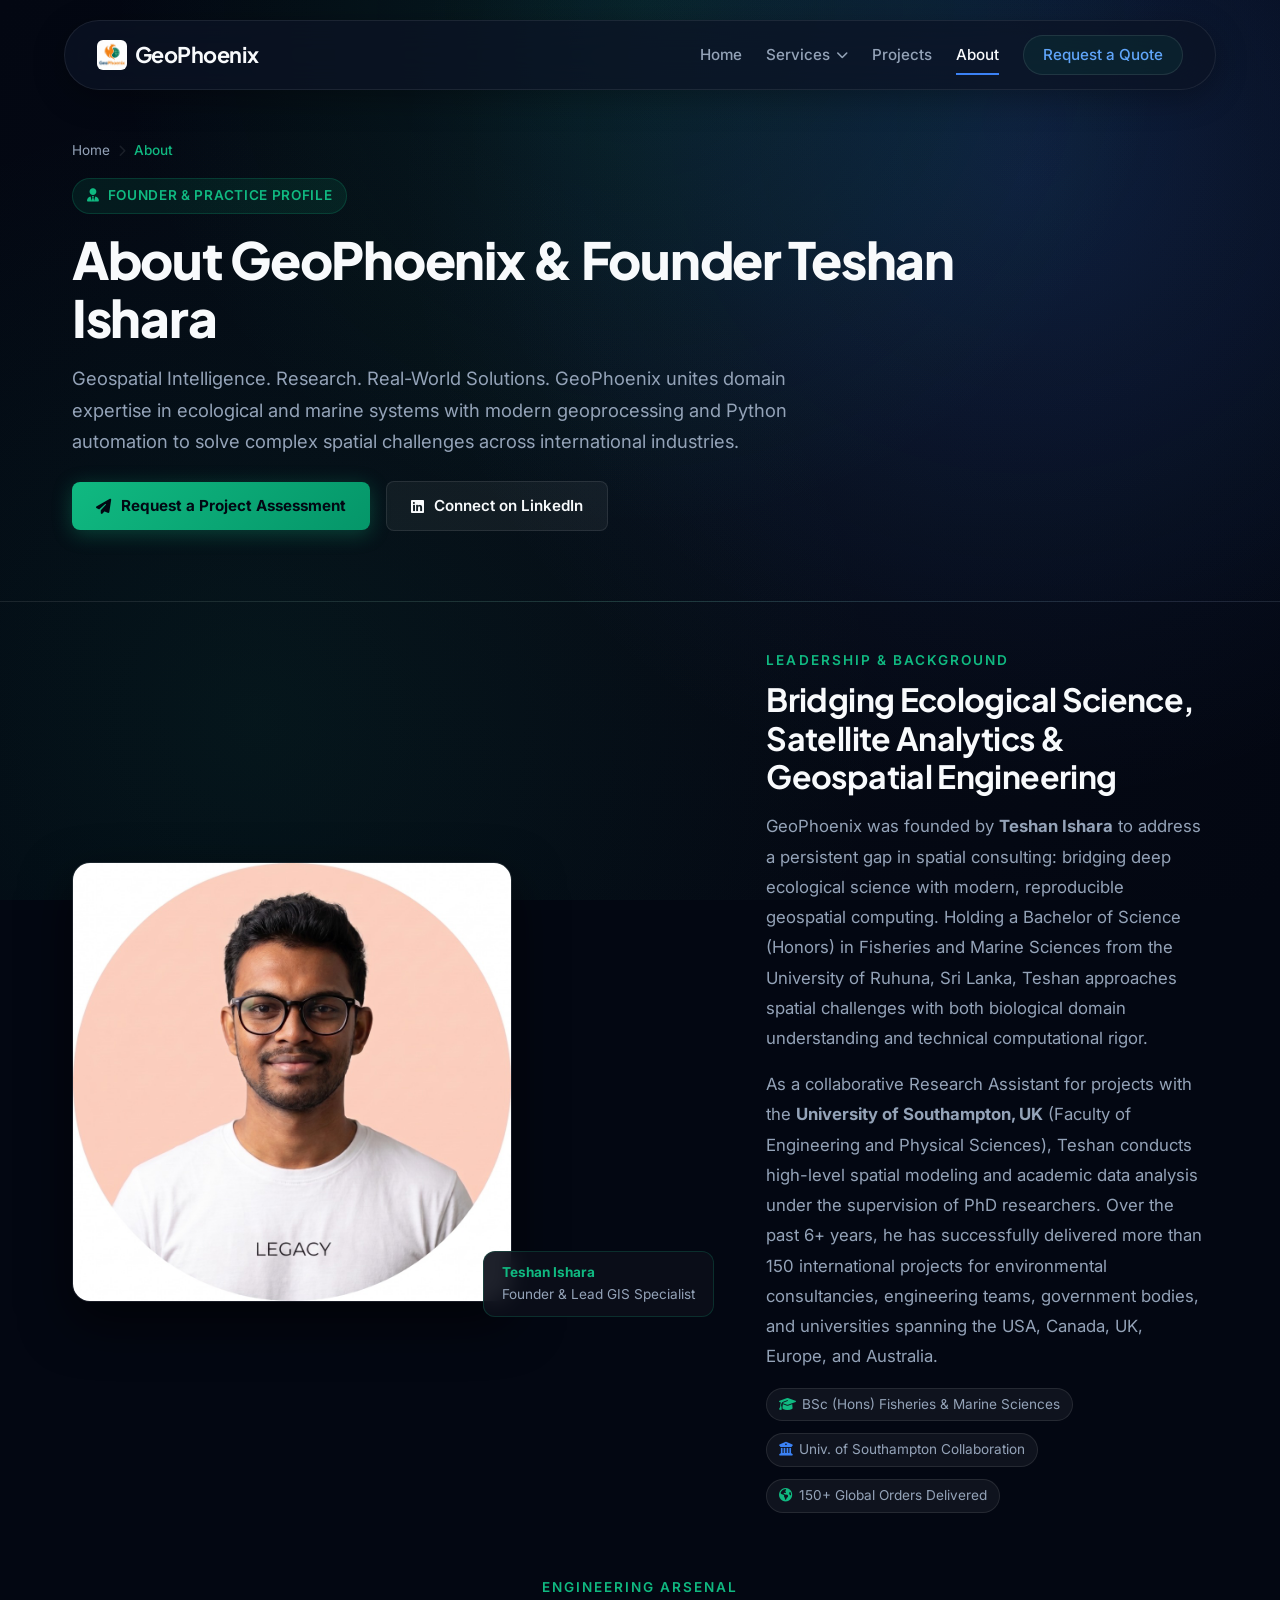
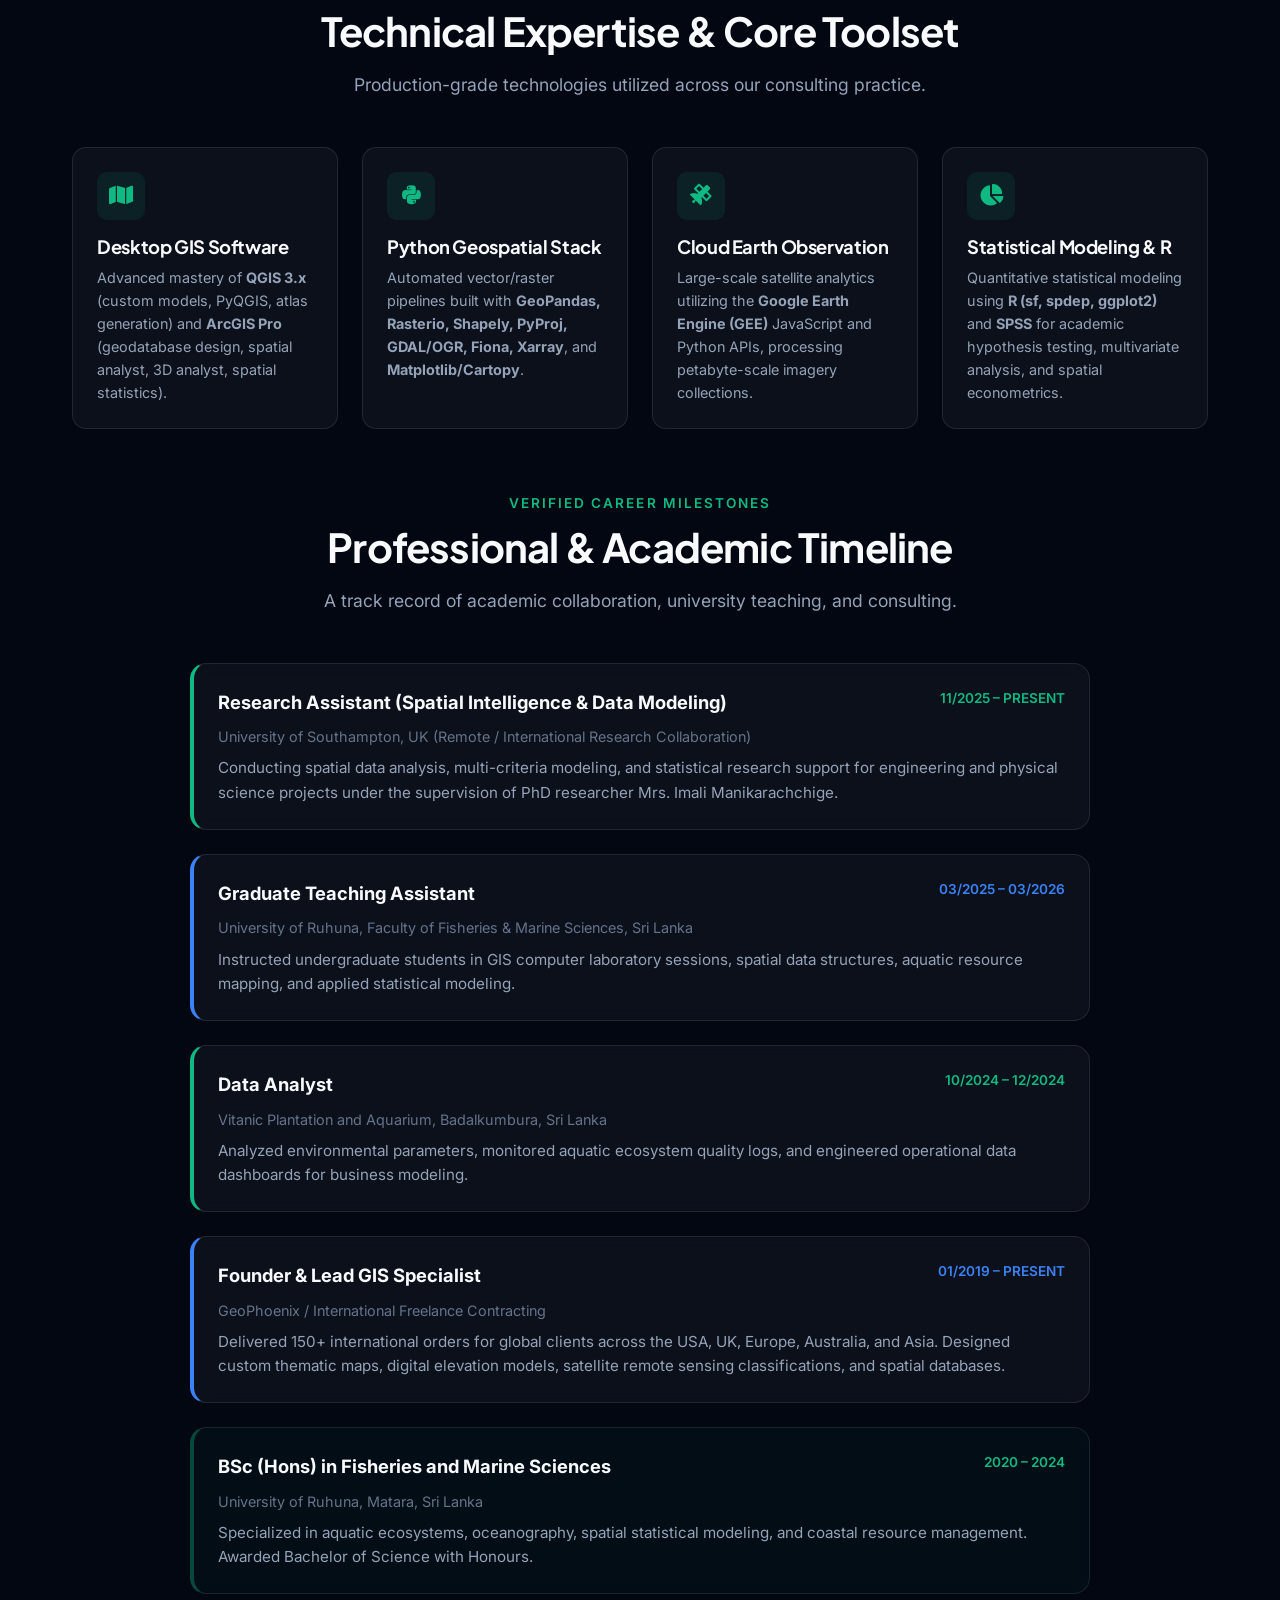
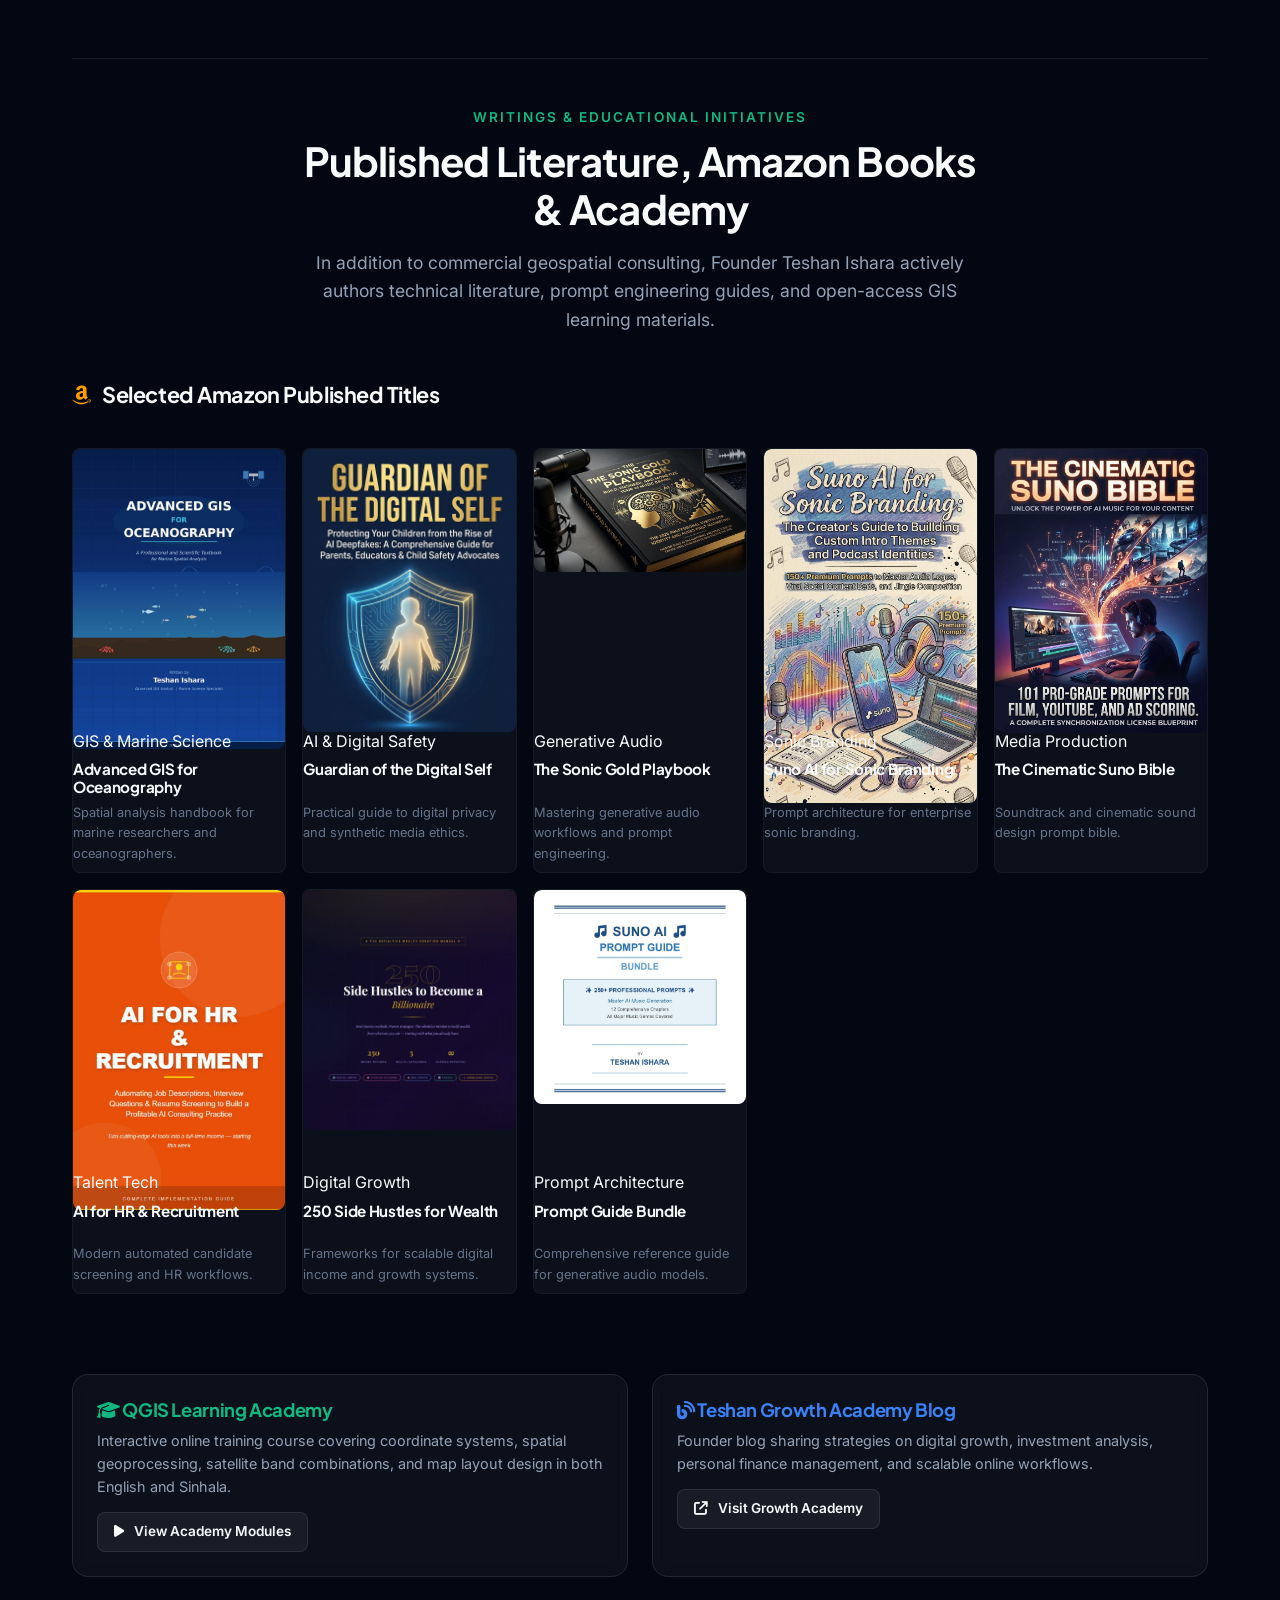
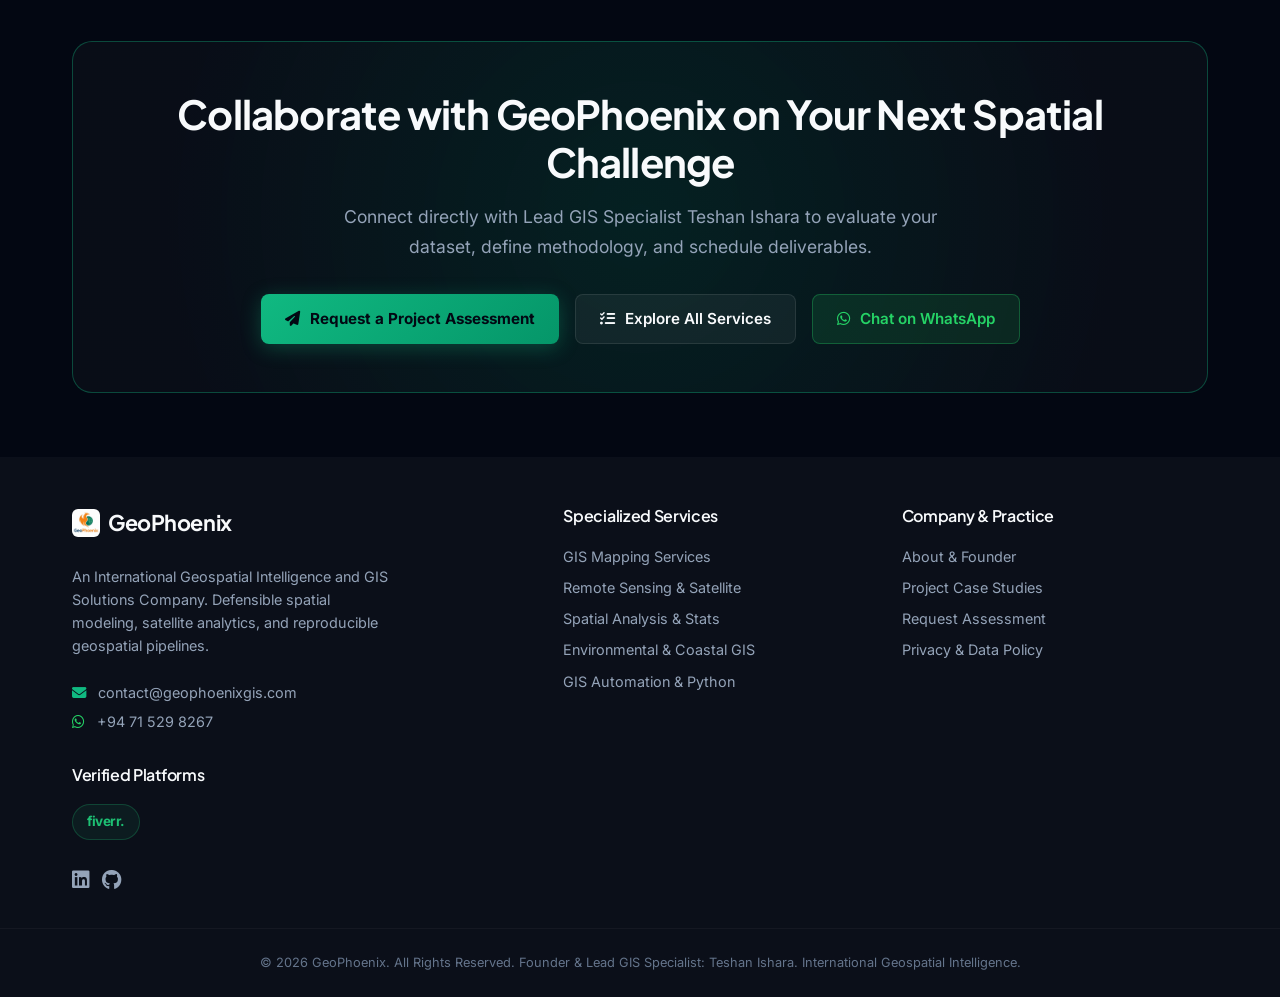
==== commit 97fd2e60: "chore: finalize multi-page structure and line endings" ====
--- a/about/index.html
+++ b/about/index.html
@@ -503,3 +503,4 @@
     <script type="module" src="../js/main.js"></script>
 </body>
 </html>
+
--- a/css/site-enhancements.css
+++ b/css/site-enhancements.css
@@ -798,3 +798,4 @@
 .legal-content li {
     margin-bottom: 8px;
 }
+
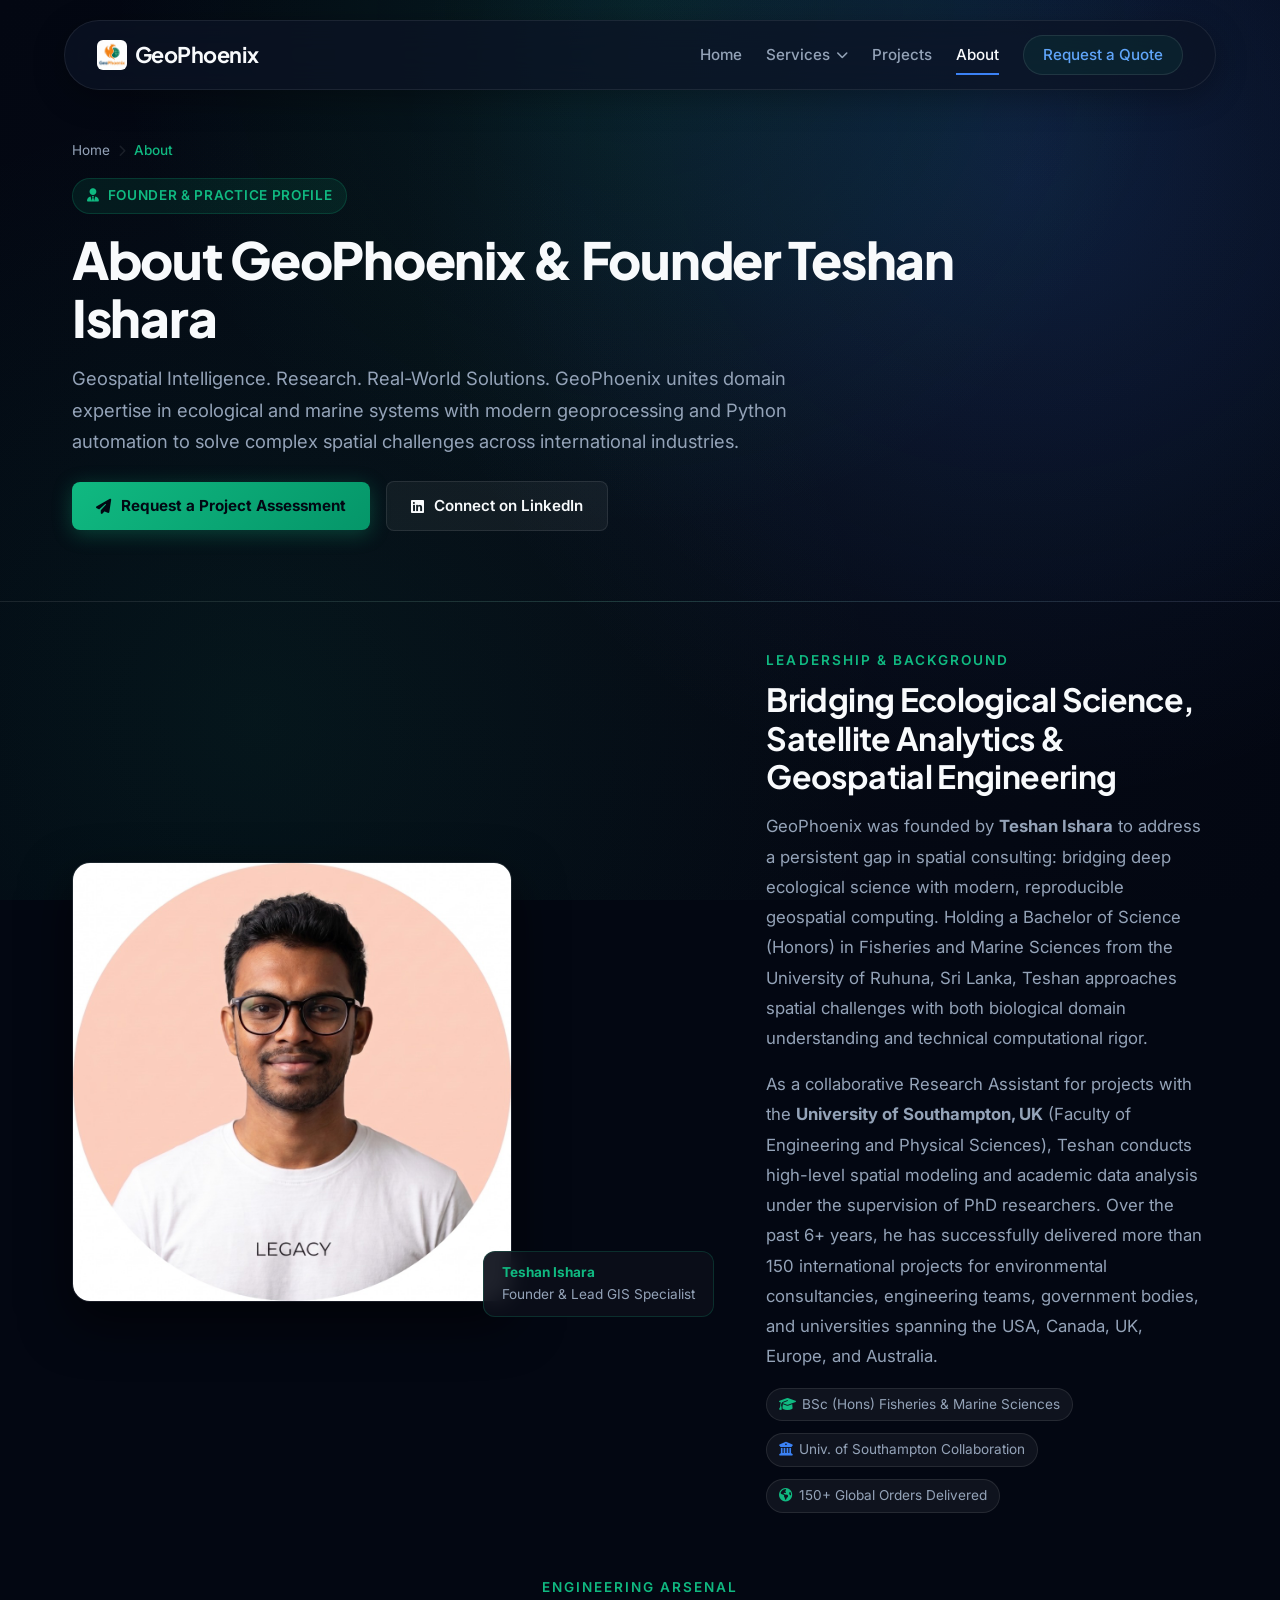
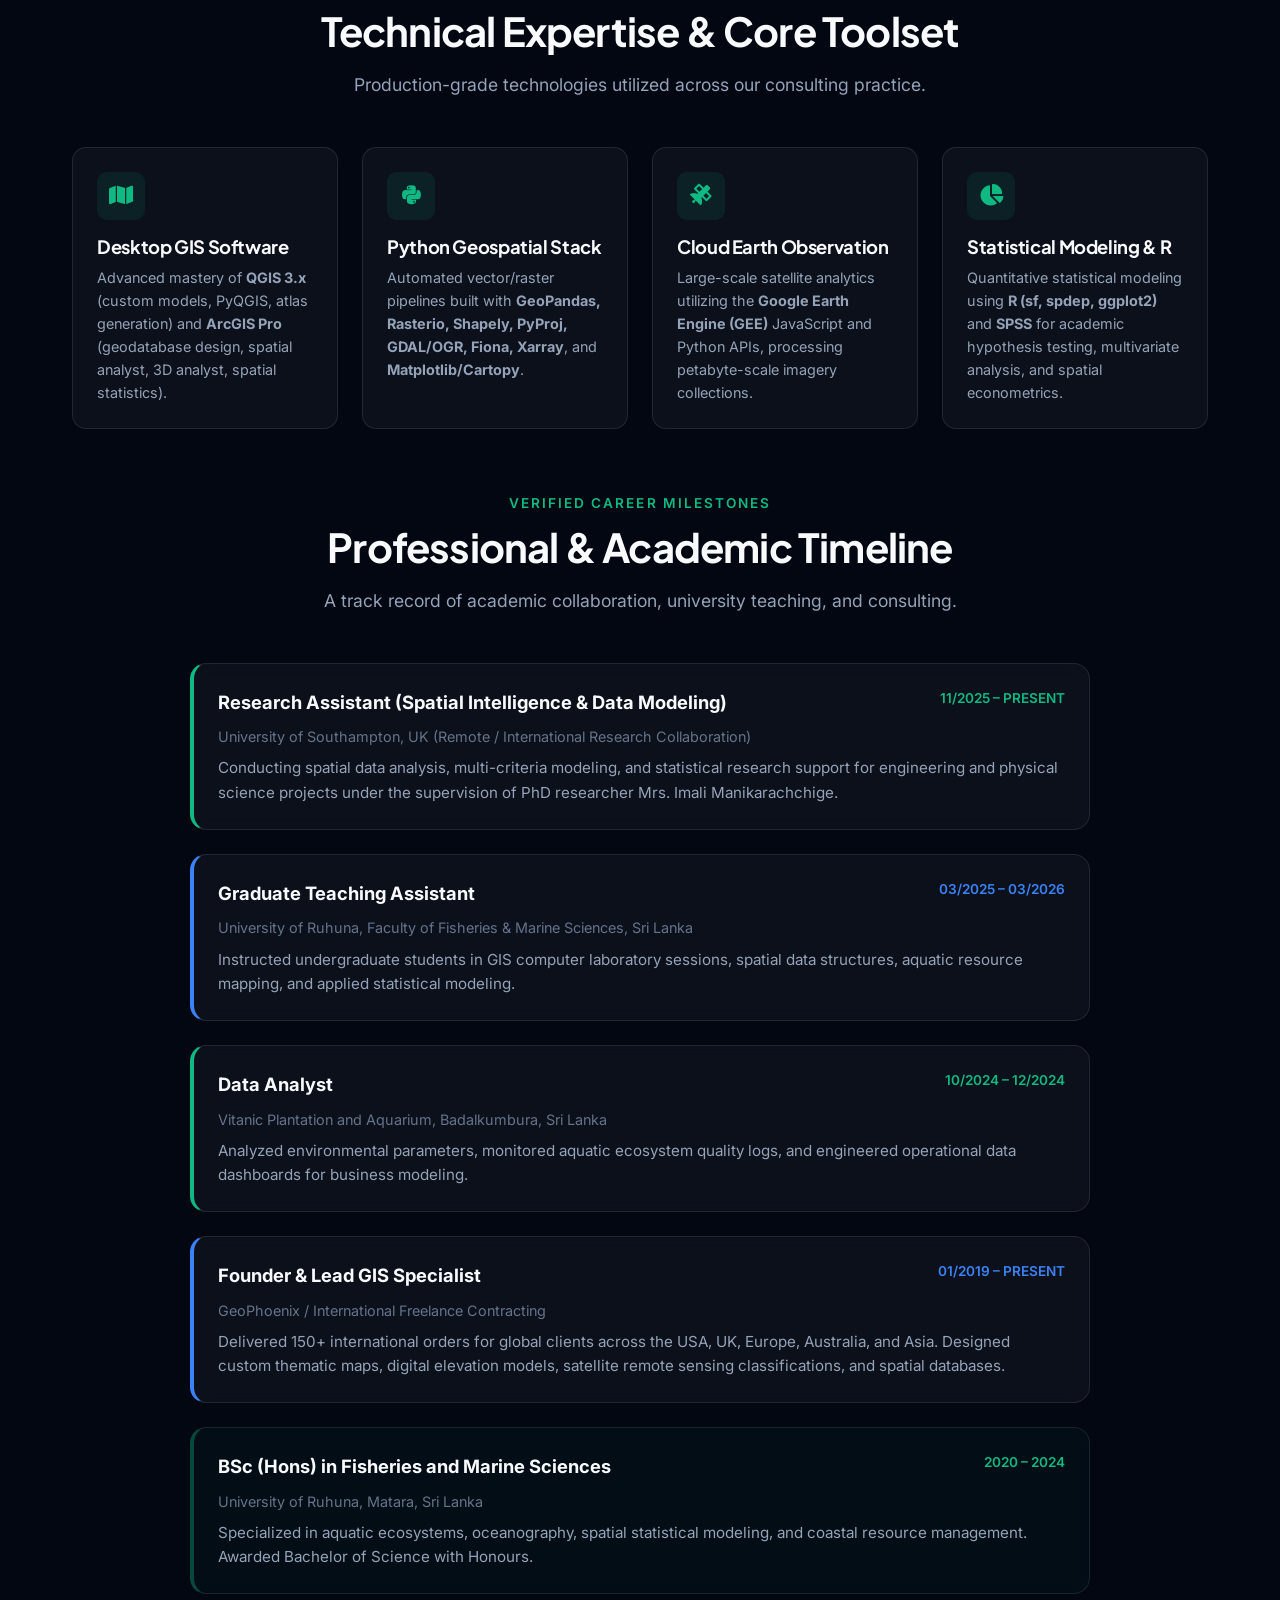
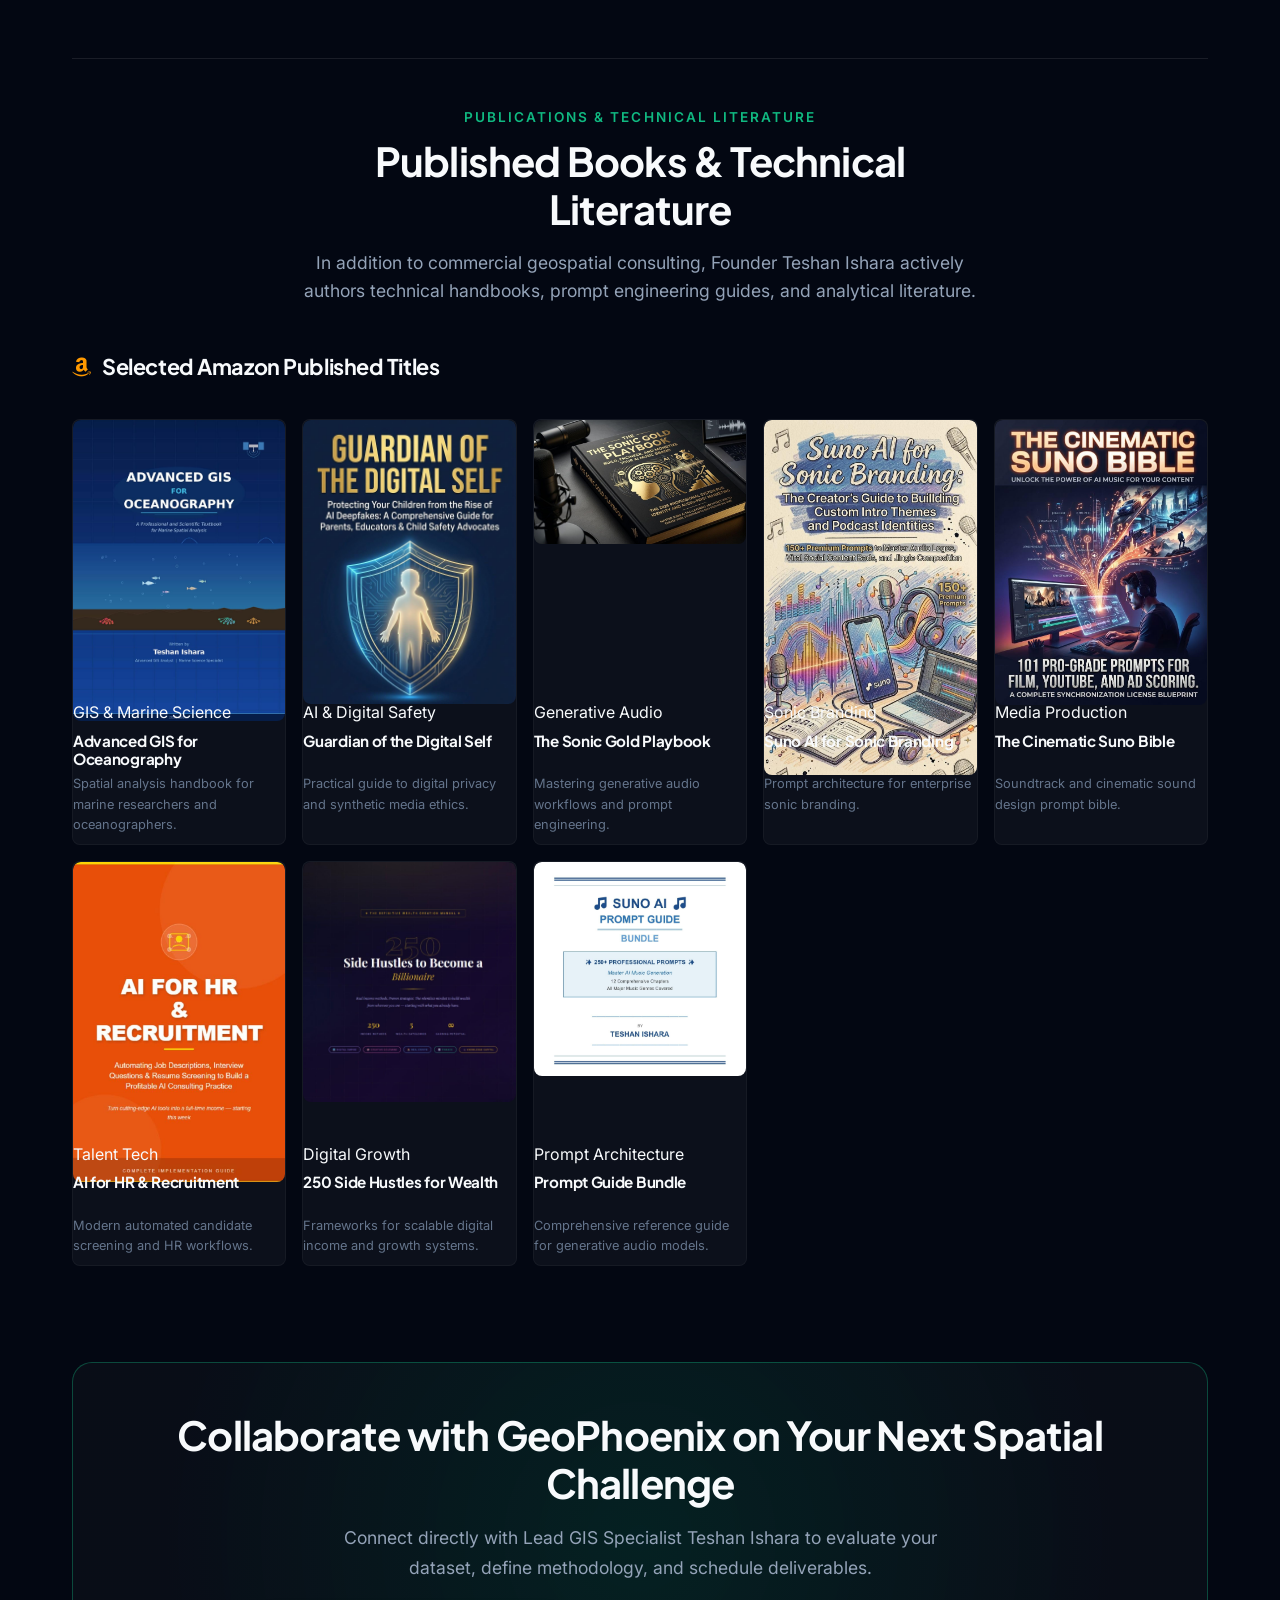
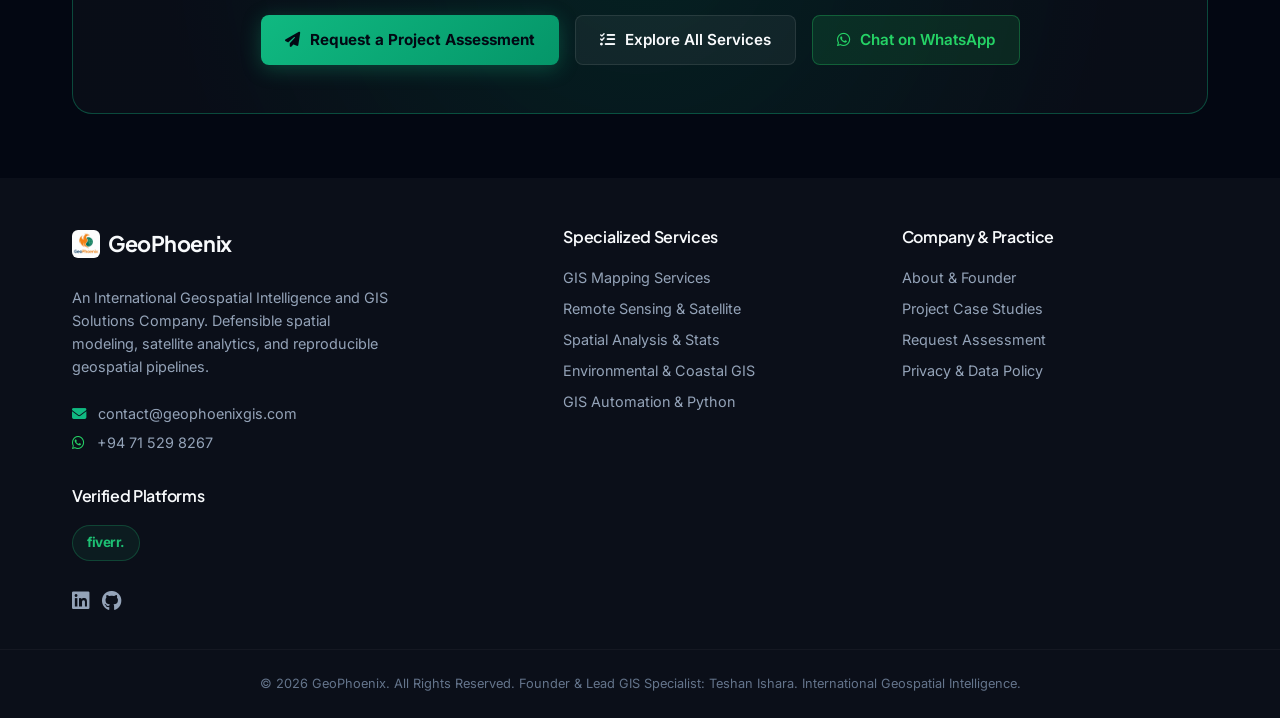
==== commit 9fd68eff: "fix(site): add authentic CVI publication map, restore wireframe canvas globe, fix spatial analysis i" ====
--- a/about/index.html
+++ b/about/index.html
@@ -131,7 +131,7 @@
                             </div>
                         </a>
                         <a href="../services/spatial-analysis/" class="dropdown-item">
-                            <i class="fa-solid fa-chart-network dropdown-icon"></i>
+                            <i class="fa-solid fa-diagram-project dropdown-icon"></i>
                             <div class="dropdown-text">
                                 <span class="dropdown-title">Spatial Analysis</span>
                                 <span class="dropdown-desc">Geostatistics & hotspot modeling</span>
@@ -327,10 +327,10 @@
         <!-- Dedicated Section: Published Literature, Books & Academic Contributions -->
         <section style="margin: var(--space-16) 0; padding-top: var(--space-12); border-top: 1px solid var(--border-color);">
             <div class="section-header">
-                <span class="section-subtitle">Writings & Educational Initiatives</span>
-                <h2 class="section-title">Published Literature, Amazon Books & Academy</h2>
+                <span class="section-subtitle">Publications & Technical Literature</span>
+                <h2 class="section-title">Published Books & Technical Literature</h2>
                 <p class="section-desc">
-                    In addition to commercial geospatial consulting, Founder Teshan Ishara actively authors technical literature, prompt engineering guides, and open-access GIS learning materials.
+                    In addition to commercial geospatial consulting, Founder Teshan Ishara actively authors technical handbooks, prompt engineering guides, and analytical literature.
                 </p>
             </div>
 
@@ -412,25 +412,6 @@
                         </div>
                     </div>
 
-                </div>
-            </div>
-
-            <!-- Educational Initiatives Grid -->
-            <div style="display: grid; grid-template-columns: 1fr 1fr; gap: var(--space-6); margin-top: var(--space-12);">
-                <div class="capability-card">
-                    <h4 style="font-size: 1.15rem; margin-bottom: 8px; color: var(--accent-orange);"><i class="fa-solid fa-graduation-cap"></i> QGIS Learning Academy</h4>
-                    <p style="color: var(--text-secondary); font-size: 0.9rem; line-height: 1.6; margin-bottom: 14px;">
-                        Interactive online training course covering coordinate systems, spatial geoprocessing, satellite band combinations, and map layout design in both English and Sinhala.
-                    </p>
-                    <a href="../#courses" class="btn-secondary-geo" style="padding: 8px 16px; font-size: 0.85rem;"><i class="fa-solid fa-play"></i> View Academy Modules</a>
-                </div>
-
-                <div class="capability-card">
-                    <h4 style="font-size: 1.15rem; margin-bottom: 8px; color: var(--accent-emerald);"><i class="fa-solid fa-blog"></i> Teshan Growth Academy Blog</h4>
-                    <p style="color: var(--text-secondary); font-size: 0.9rem; line-height: 1.6; margin-bottom: 14px;">
-                        Founder blog sharing strategies on digital growth, investment analysis, personal finance management, and scalable online workflows.
-                    </p>
-                    <a href="https://teshangrowthacademy.blogspot.com/" target="_blank" rel="noopener noreferrer" class="btn-secondary-geo" style="padding: 8px 16px; font-size: 0.85rem;"><i class="fa-solid fa-arrow-up-right-from-square"></i> Visit Growth Academy</a>
                 </div>
             </div>
         </section>
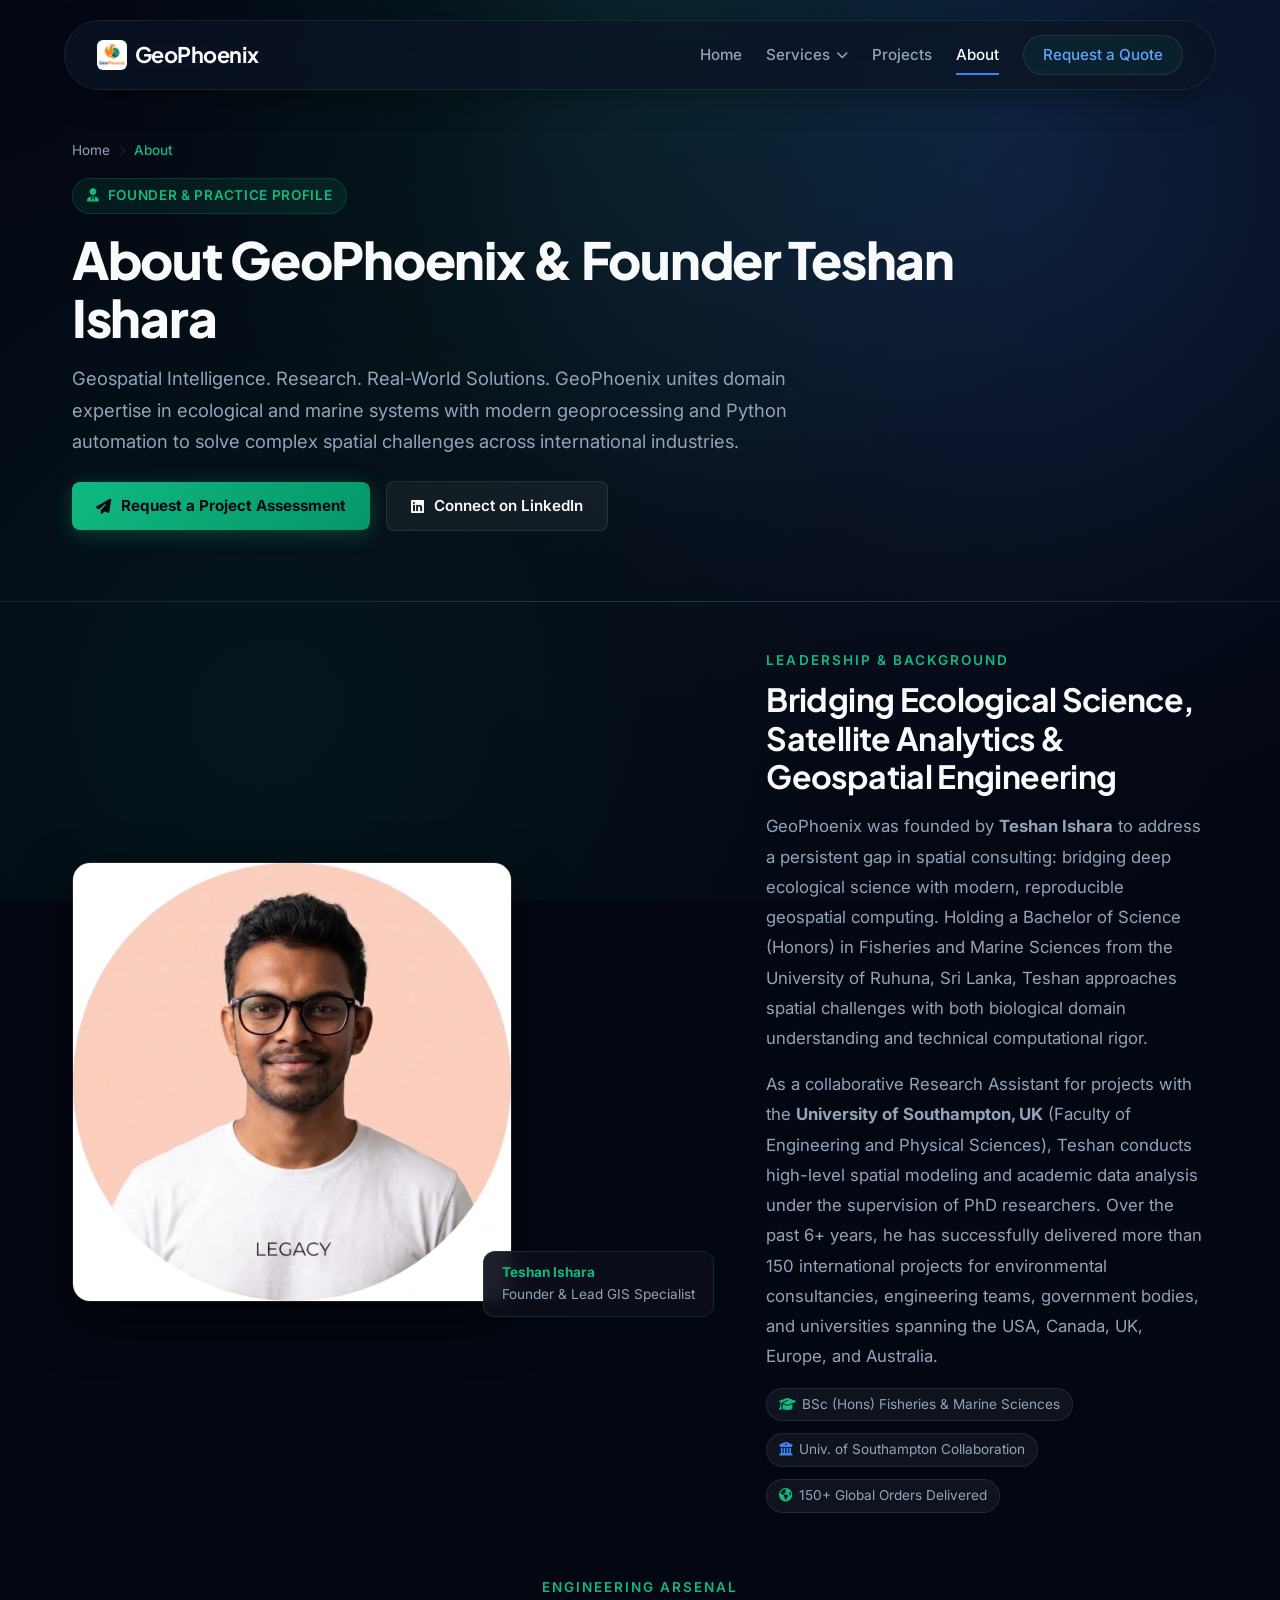
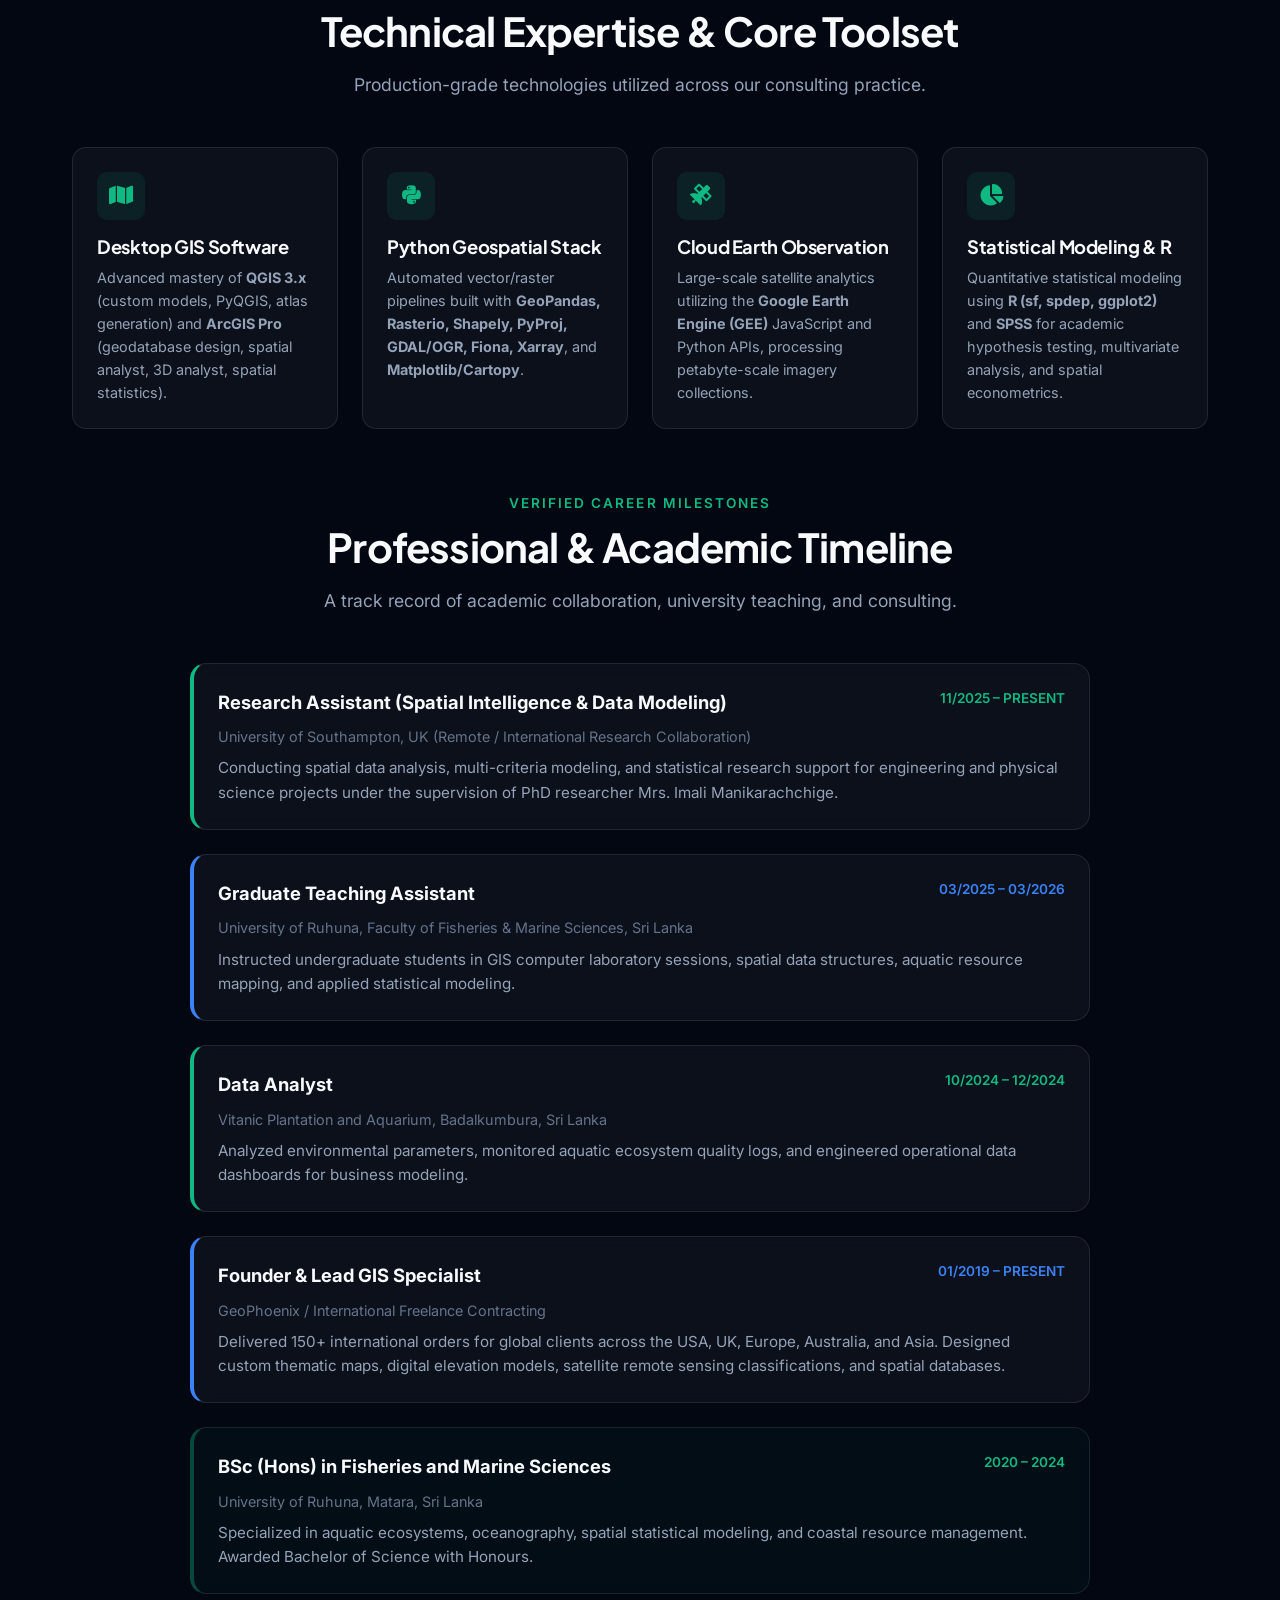
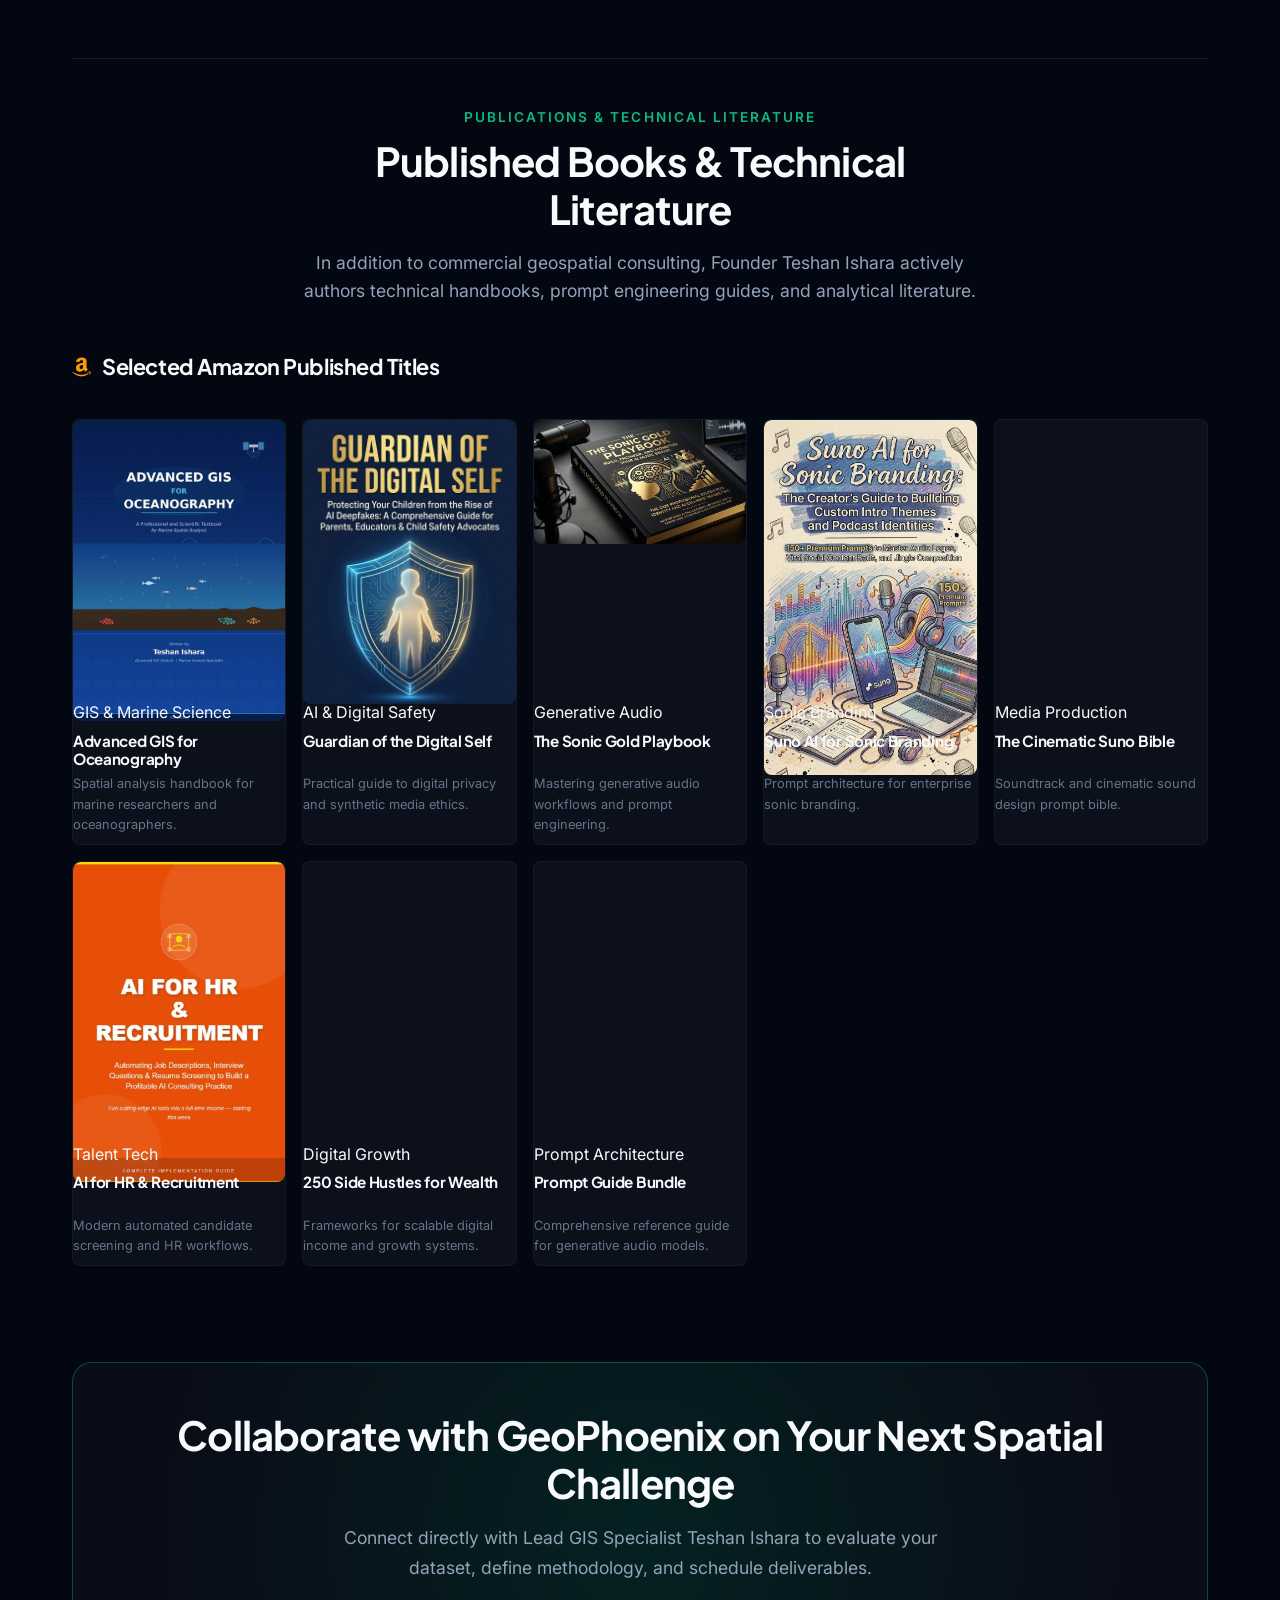
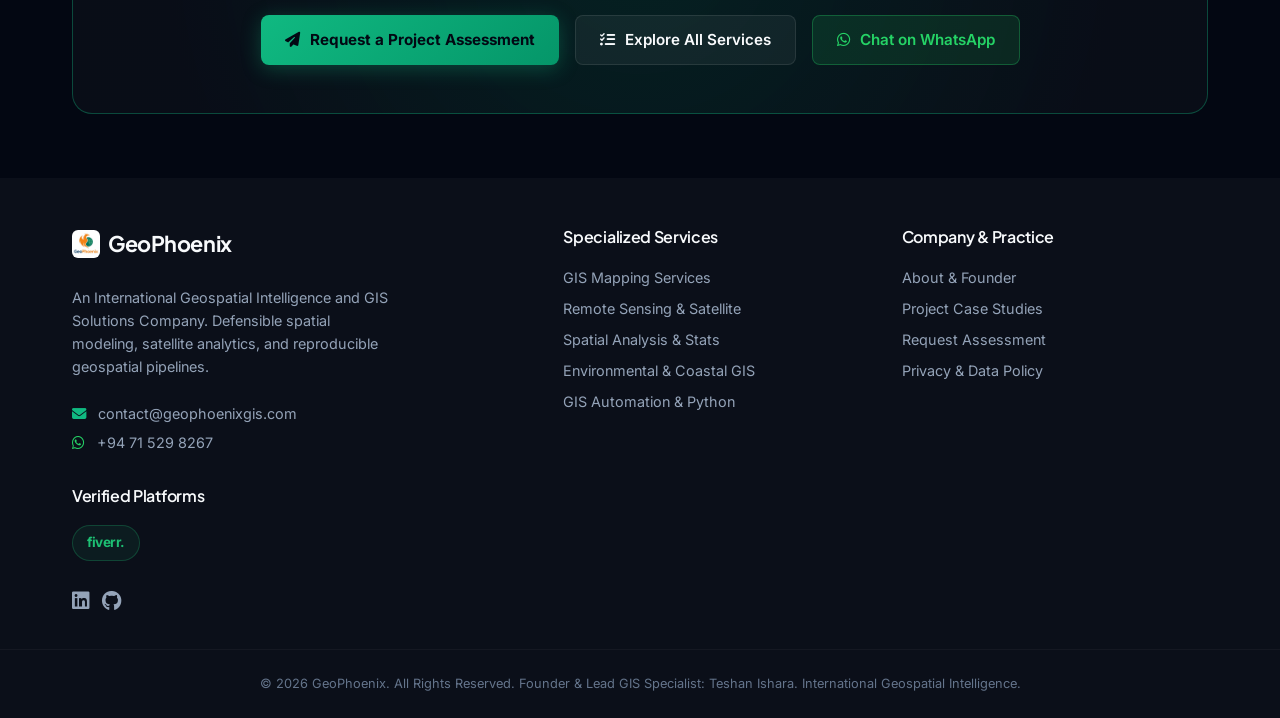
==== commit b9119db4: "feat(perf): Phase 2 Performance Optimization - WebP cartography, lazy loading, and CLS stabilization" ====
--- a/about/index.html
+++ b/about/index.html
@@ -34,11 +34,11 @@
     <link rel="stylesheet" href="https://cdnjs.cloudflare.com/ajax/libs/font-awesome/6.4.0/css/all.min.css">
 
     <!-- Stylesheets -->
-    <link rel="stylesheet" href="../css/variables.css">
-    <link rel="stylesheet" href="../css/base.css">
-    <link rel="stylesheet" href="../css/portfolio.css">
-    <link rel="stylesheet" href="../css/site-enhancements.css">
-    <link rel="stylesheet" href="../css/animations.css">
+    <link rel="stylesheet" href="../css/variables.css?v=4.0">
+    <link rel="stylesheet" href="../css/base.css?v=4.0">
+    <link rel="stylesheet" href="../css/portfolio.css?v=4.0">
+    <link rel="stylesheet" href="../css/site-enhancements.css?v=4.0">
+    <link rel="stylesheet" href="../css/animations.css?v=4.0">
 
     <!-- Structured Data -->
     <script type="application/ld+json">
@@ -106,7 +106,7 @@
     <header class="header">
         <div class="container nav-container">
             <a href="../" class="logo" style="display: inline-flex; align-items: center; gap: var(--space-2);">
-                <img src="../assets/geophoenix-logo.jpg" alt="GeoPhoenix Logo" style="height: 30px; width: 30px; border-radius: 6px; object-fit: cover;">
+                <img src="../assets/geophoenix-logo.webp" alt="GeoPhoenix Logo" width="30" height="30" decoding="async" style="height: 30px; width: 30px; border-radius: 6px; object-fit: cover;">
                 <span class="logo-text">GeoPhoenix</span>
             </a>
             <nav class="nav-links" id="nav-menu">
@@ -195,7 +195,7 @@
         <!-- Founder Profile Bento Grid -->
         <div class="overview-grid" style="align-items: center; margin-bottom: var(--space-16);">
             <div style="position: relative;">
-                <img src="../assets/teshan-profile.jpg" alt="Teshan Ishara - Founder & Lead GIS Specialist at GeoPhoenix" style="width: 100%; max-width: 440px; border-radius: 18px; border: 1px solid var(--border-color); box-shadow: 0 20px 50px rgba(0,0,0,0.6);">
+                <img src="../assets/teshan-profile.webp" alt="Teshan Ishara - Founder & Lead GIS Specialist at GeoPhoenix" width="440" height="440" loading="lazy" decoding="async" style="width: 100%; max-width: 440px; border-radius: 18px; border: 1px solid var(--border-color); box-shadow: 0 20px 50px rgba(0,0,0,0.6);">
                 <div style="position: absolute; bottom: -15px; right: 20px; background: rgba(11, 15, 25, 0.92); backdrop-filter: blur(10px); border: 1px solid var(--border-teal); padding: 10px 18px; border-radius: 12px; font-size: 0.85rem;">
                     <span style="color: var(--accent-orange); font-weight: 700; display: block;">Teshan Ishara</span>
                     <span style="color: var(--text-secondary);">Founder & Lead GIS Specialist</span>
@@ -341,7 +341,7 @@
                 <div class="books-grid" style="display: grid; grid-template-columns: repeat(auto-fill, minmax(200px, 1fr)); gap: 16px;">
                     
                     <div class="book-card">
-                        <div class="book-cover"><img src="../assets/projects/book-gis-oceanography.jpg" alt="Advanced GIS for Oceanography"></div>
+                        <div class="book-cover"><img src="../assets/projects/book-gis-oceanography.webp" alt="Advanced GIS for Oceanography" width="300" height="424" loading="lazy" decoding="async"></div>
                         <div class="book-card-content">
                             <span class="card-badge">GIS & Marine Science</span>
                             <h4 style="font-size: 0.95rem; margin: 6px 0;">Advanced GIS for Oceanography</h4>
@@ -350,7 +350,7 @@
                     </div>
 
                     <div class="book-card">
-                        <div class="book-cover"><img src="../assets/projects/book-deepfakes.jpg" alt="Guardian of the Digital Self"></div>
+                        <div class="book-cover"><img src="../assets/projects/book-deepfakes.webp" alt="Guardian of the Digital Self" width="300" height="400" loading="lazy" decoding="async"></div>
                         <div class="book-card-content">
                             <span class="card-badge">AI & Digital Safety</span>
                             <h4 style="font-size: 0.95rem; margin: 6px 0;">Guardian of the Digital Self</h4>
@@ -359,7 +359,7 @@
                     </div>
 
                     <div class="book-card">
-                        <div class="book-cover"><img src="../assets/projects/book-sonic-playbook.jpg" alt="The Sonic Gold Playbook"></div>
+                        <div class="book-cover"><img src="../assets/projects/book-sonic-playbook.jpg" alt="The Sonic Gold Playbook" width="300" height="174" loading="lazy" decoding="async"></div>
                         <div class="book-card-content">
                             <span class="card-badge">Generative Audio</span>
                             <h4 style="font-size: 0.95rem; margin: 6px 0;">The Sonic Gold Playbook</h4>
@@ -368,7 +368,7 @@
                     </div>
 
                     <div class="book-card">
-                        <div class="book-cover"><img src="../assets/projects/book-sonic-branding.jpg" alt="Suno AI for Sonic Branding"></div>
+                        <div class="book-cover"><img src="../assets/projects/book-sonic-branding.jpg" alt="Suno AI for Sonic Branding" width="300" height="500" loading="lazy" decoding="async"></div>
                         <div class="book-card-content">
                             <span class="card-badge">Sonic Branding</span>
                             <h4 style="font-size: 0.95rem; margin: 6px 0;">Suno AI for Sonic Branding</h4>
@@ -377,7 +377,7 @@
                     </div>
 
                     <div class="book-card">
-                        <div class="book-cover"><img src="../assets/projects/book-cinematic-suno.jpg" alt="The Cinematic Suno Bible"></div>
+                        <div class="book-cover"><img src="../assets/projects/book-cinematic-suno.webp" alt="The Cinematic Suno Bible" width="300" height="401" loading="lazy" decoding="async"></div>
                         <div class="book-card-content">
                             <span class="card-badge">Media Production</span>
                             <h4 style="font-size: 0.95rem; margin: 6px 0;">The Cinematic Suno Bible</h4>
@@ -386,7 +386,7 @@
                     </div>
 
                     <div class="book-card">
-                        <div class="book-cover"><img src="../assets/projects/book-ai-recruitment.jpg" alt="AI for HR and Recruitment"></div>
+                        <div class="book-cover"><img src="../assets/projects/book-ai-recruitment.webp" alt="AI for HR and Recruitment" width="300" height="451" loading="lazy" decoding="async"></div>
                         <div class="book-card-content">
                             <span class="card-badge">Talent Tech</span>
                             <h4 style="font-size: 0.95rem; margin: 6px 0;">AI for HR & Recruitment</h4>
@@ -395,7 +395,7 @@
                     </div>
 
                     <div class="book-card">
-                        <div class="book-cover"><img src="../assets/projects/book-billionaire-hustles.jpg" alt="250 Side Hustles for Wealth"></div>
+                        <div class="book-cover"><img src="../assets/projects/book-billionaire-hustles.webp" alt="250 Side Hustles for Wealth" width="300" height="338" loading="lazy" decoding="async"></div>
                         <div class="book-card-content">
                             <span class="card-badge">Digital Growth</span>
                             <h4 style="font-size: 0.95rem; margin: 6px 0;">250 Side Hustles for Wealth</h4>
@@ -404,7 +404,7 @@
                     </div>
 
                     <div class="book-card">
-                        <div class="book-cover"><img src="../assets/projects/book-suno-bundle.jpg" alt="Suno AI Prompt Guide Bundle"></div>
+                        <div class="book-cover"><img src="../assets/projects/book-suno-bundle.webp" alt="Suno AI Prompt Guide Bundle" width="300" height="302" loading="lazy" decoding="async"></div>
                         <div class="book-card-content">
                             <span class="card-badge">Prompt Architecture</span>
                             <h4 style="font-size: 0.95rem; margin: 6px 0;">Prompt Guide Bundle</h4>
@@ -435,7 +435,7 @@
         <div class="container footer-container">
             <div class="footer-brand">
                 <a href="../" class="logo" style="display: inline-flex; align-items: center; gap: var(--space-2); margin-bottom: var(--space-3);">
-                    <img src="../assets/geophoenix-logo.jpg" alt="GeoPhoenix Logo" style="height: 28px; width: 28px; border-radius: 6px; object-fit: cover;">
+                    <img src="../assets/geophoenix-logo.webp" alt="GeoPhoenix Logo" width="28" height="28" loading="lazy" decoding="async" style="height: 28px; width: 28px; border-radius: 6px; object-fit: cover;">
                     <span class="logo-text">GeoPhoenix</span>
                 </a>
                 <p>
@@ -481,7 +481,7 @@
     </footer>
 
     <!-- Scripts -->
-    <script type="module" src="../js/main.js"></script>
+    <script data-cfasync="false" type="module" src="../js/main.js?v=4.0"></script>
 </body>
 </html>
 
